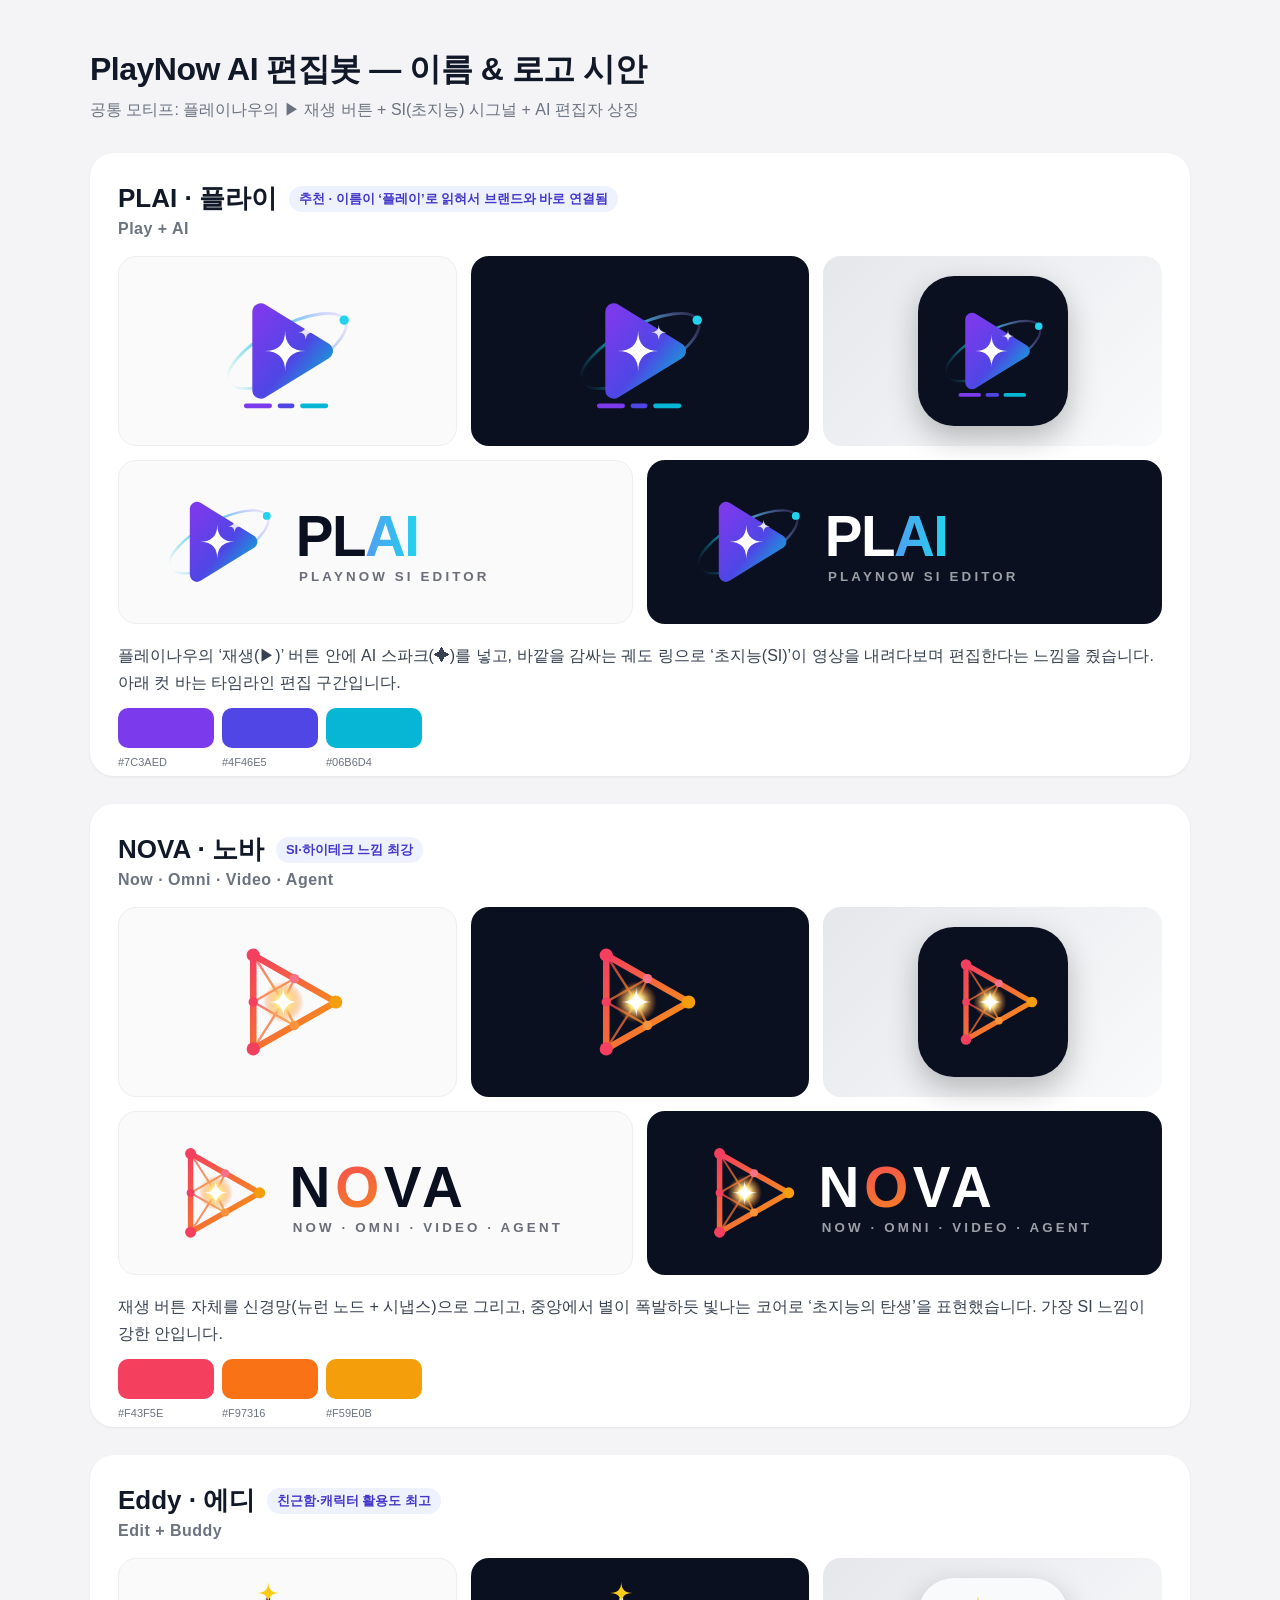
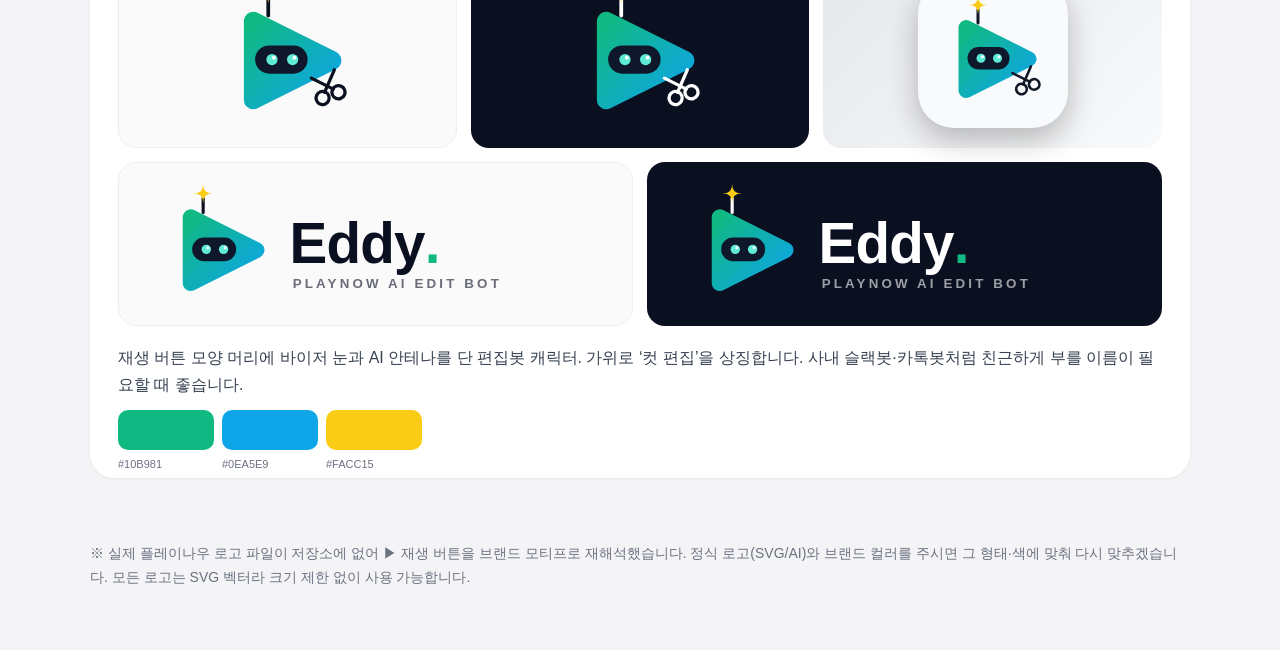
==== editbot-brand/index.html @ f0bb8c69 "Add PlayNow AI edit-bot name & logo concepts (PLAI, NOVA, Eddy) Co-Authored-By: Claude Opus 5.5 <nor" ====
<!doctype html><html lang="ko"><head><meta charset="utf-8">
<meta name="viewport" content="width=device-width,initial-scale=1">
<title>PlayNow AI 편집봇 — 이름 & 로고 시안</title>
<style>
*{box-sizing:border-box}body{margin:0;font-family:Pretendard,Inter,"Apple SD Gothic Neo","Noto Sans KR",sans-serif;background:#F4F4F7;color:#111827}
header{padding:48px 40px 16px;max-width:1180px;margin:auto}h1{margin:0 0 8px;font-size:32px;letter-spacing:-.5px}header p{margin:0;color:#6B7280}
main{max-width:1180px;margin:auto;padding:16px 40px 64px;display:grid;gap:28px}
.card{background:#fff;border-radius:24px;padding:28px;box-shadow:0 1px 3px rgba(0,0,0,.06)}
.head{display:flex;align-items:center;gap:12px;flex-wrap:wrap}h2{margin:0;font-size:26px}
.tag{font-size:13px;background:#EEF2FF;color:#4338CA;padding:4px 10px;border-radius:999px;font-weight:600}
.sub{margin:4px 0 18px;color:#6B7280;font-weight:600;letter-spacing:.5px}
.row{display:grid;grid-template-columns:repeat(3,1fr);gap:14px}.row2{display:grid;grid-template-columns:1fr 1fr;gap:14px;margin-top:14px}
.tile{border-radius:18px;display:flex;align-items:center;justify-content:center;padding:18px;min-height:190px}
.light{background:#FAFAFB;color:#0B1020;border:1px solid #EEE}.dark{background:#0B1020;color:#fff}
.icon .s{width:150px;height:150px}.lock{min-height:140px}.lock .s{width:100%;max-width:440px;height:auto}
.appicon{background:linear-gradient(135deg,#E5E7EB,#F9FAFB)}
.app{width:150px;height:150px;border-radius:36px;display:flex;align-items:center;justify-content:center;box-shadow:0 12px 30px rgba(0,0,0,.25)}
.app .s{width:120px;height:120px}.app.plai,.app.nova{background:#0B1020}.app.eddy{background:#F8FAFC}
.desc{line-height:1.7;color:#374151;margin:18px 0 12px}
.swatches{display:flex;gap:8px}.sw{width:96px;height:40px;border-radius:10px;position:relative}.sw i{position:absolute;bottom:-20px;left:0;font-size:11px;color:#6B7280;font-style:normal}
.note{max-width:1180px;margin:0 auto 60px;padding:0 40px;color:#6B7280;font-size:14px;line-height:1.7}
@media(max-width:800px){.row,.row2{grid-template-columns:1fr}}
</style></head><body>
<header><h1>PlayNow AI 편집봇 — 이름 &amp; 로고 시안</h1>
<p>공통 모티프: 플레이나우의 ▶ 재생 버튼 + SI(초지능) 시그널 + AI 편집자 상징</p></header>
<main>
<section class="card">
  <div class="head"><h2>PLAI · 플라이</h2><span class="tag">추천 · 이름이 ‘플레이’로 읽혀서 브랜드와 바로 연결됨</span></div>
  <p class="sub">Play + AI</p>
  <div class="row">
    <div class="tile light icon"><svg class="s" xmlns="http://www.w3.org/2000/svg" viewBox="0 0 160 160" width="160" height="160">
  <defs>
    <linearGradient id="pg" x1="0" y1="0" x2="1" y2="1">
      <stop offset="0" stop-color="#7C3AED"/><stop offset="0.55" stop-color="#4F46E5"/><stop offset="1" stop-color="#06B6D4"/>
    </linearGradient>
    <linearGradient id="ring" x1="0" y1="0" x2="1" y2="0">
      <stop offset="0" stop-color="#06B6D4" stop-opacity="0"/><stop offset="0.5" stop-color="#22D3EE"/><stop offset="1" stop-color="#A78BFA" stop-opacity="0.2"/>
    </linearGradient>
  </defs>
  <!-- SI orbit -->
  <ellipse cx="80" cy="80" rx="70" ry="26" fill="none" stroke="url(#ring)" stroke-width="3" transform="rotate(-28 80 80)"/>
  <circle cx="141" cy="47" r="5" fill="#22D3EE"/>
  <!-- play triangle -->
  <polygon points="52,38 52,122 120,80" fill="url(#pg)" stroke="url(#pg)" stroke-width="18" stroke-linejoin="round"/>
  <!-- AI sparkle -->
  <path d="M78 58 Q78 80 100 80 Q78 80 78 102 Q78 80 56 80 Q78 80 78 58Z" fill="#fff"/>
  <path d="M100 52 Q100 60 108 60 Q100 60 100 68 Q100 60 92 60 Q100 60 100 52Z" fill="#fff" opacity="0.85"/>
  <!-- edit cut marks -->
  <rect x="34" y="136" width="30" height="5" rx="2.5" fill="#7C3AED"/>
  <rect x="70" y="136" width="18" height="5" rx="2.5" fill="#4F46E5"/>
  <rect x="94" y="136" width="30" height="5" rx="2.5" fill="#06B6D4"/>
</svg>
</div>
    <div class="tile dark icon"><svg class="s" xmlns="http://www.w3.org/2000/svg" viewBox="0 0 160 160" width="160" height="160">
  <defs>
    <linearGradient id="pg" x1="0" y1="0" x2="1" y2="1">
      <stop offset="0" stop-color="#7C3AED"/><stop offset="0.55" stop-color="#4F46E5"/><stop offset="1" stop-color="#06B6D4"/>
    </linearGradient>
    <linearGradient id="ring" x1="0" y1="0" x2="1" y2="0">
      <stop offset="0" stop-color="#06B6D4" stop-opacity="0"/><stop offset="0.5" stop-color="#22D3EE"/><stop offset="1" stop-color="#A78BFA" stop-opacity="0.2"/>
    </linearGradient>
  </defs>
  <!-- SI orbit -->
  <ellipse cx="80" cy="80" rx="70" ry="26" fill="none" stroke="url(#ring)" stroke-width="3" transform="rotate(-28 80 80)"/>
  <circle cx="141" cy="47" r="5" fill="#22D3EE"/>
  <!-- play triangle -->
  <polygon points="52,38 52,122 120,80" fill="url(#pg)" stroke="url(#pg)" stroke-width="18" stroke-linejoin="round"/>
  <!-- AI sparkle -->
  <path d="M78 58 Q78 80 100 80 Q78 80 78 102 Q78 80 56 80 Q78 80 78 58Z" fill="#fff"/>
  <path d="M100 52 Q100 60 108 60 Q100 60 100 68 Q100 60 92 60 Q100 60 100 52Z" fill="#fff" opacity="0.85"/>
  <!-- edit cut marks -->
  <rect x="34" y="136" width="30" height="5" rx="2.5" fill="#7C3AED"/>
  <rect x="70" y="136" width="18" height="5" rx="2.5" fill="#4F46E5"/>
  <rect x="94" y="136" width="30" height="5" rx="2.5" fill="#06B6D4"/>
</svg>
</div>
    <div class="tile appicon"><div class="app plai"><svg class="s" xmlns="http://www.w3.org/2000/svg" viewBox="0 0 160 160" width="160" height="160">
  <defs>
    <linearGradient id="pg" x1="0" y1="0" x2="1" y2="1">
      <stop offset="0" stop-color="#7C3AED"/><stop offset="0.55" stop-color="#4F46E5"/><stop offset="1" stop-color="#06B6D4"/>
    </linearGradient>
    <linearGradient id="ring" x1="0" y1="0" x2="1" y2="0">
      <stop offset="0" stop-color="#06B6D4" stop-opacity="0"/><stop offset="0.5" stop-color="#22D3EE"/><stop offset="1" stop-color="#A78BFA" stop-opacity="0.2"/>
    </linearGradient>
  </defs>
  <!-- SI orbit -->
  <ellipse cx="80" cy="80" rx="70" ry="26" fill="none" stroke="url(#ring)" stroke-width="3" transform="rotate(-28 80 80)"/>
  <circle cx="141" cy="47" r="5" fill="#22D3EE"/>
  <!-- play triangle -->
  <polygon points="52,38 52,122 120,80" fill="url(#pg)" stroke="url(#pg)" stroke-width="18" stroke-linejoin="round"/>
  <!-- AI sparkle -->
  <path d="M78 58 Q78 80 100 80 Q78 80 78 102 Q78 80 56 80 Q78 80 78 58Z" fill="#fff"/>
  <path d="M100 52 Q100 60 108 60 Q100 60 100 68 Q100 60 92 60 Q100 60 100 52Z" fill="#fff" opacity="0.85"/>
  <!-- edit cut marks -->
  <rect x="34" y="136" width="30" height="5" rx="2.5" fill="#7C3AED"/>
  <rect x="70" y="136" width="18" height="5" rx="2.5" fill="#4F46E5"/>
  <rect x="94" y="136" width="30" height="5" rx="2.5" fill="#06B6D4"/>
</svg>
</div></div>
  </div>
  <div class="row2">
    <div class="tile light lock"><svg class="s" xmlns="http://www.w3.org/2000/svg" viewBox="0 0 560 160" width="560" height="160">
  <defs>
    <linearGradient id="pg" x1="0" y1="0" x2="1" y2="1">
      <stop offset="0" stop-color="#7C3AED"/><stop offset="0.55" stop-color="#4F46E5"/><stop offset="1" stop-color="#06B6D4"/>
    </linearGradient>
    <linearGradient id="tg" x1="0" y1="0" x2="1" y2="0">
      <stop offset="0" stop-color="#8B5CF6"/><stop offset="1" stop-color="#22D3EE"/>
    </linearGradient>
    <linearGradient id="ring" x1="0" y1="0" x2="1" y2="0">
      <stop offset="0" stop-color="#06B6D4" stop-opacity="0"/><stop offset="0.5" stop-color="#22D3EE"/><stop offset="1" stop-color="#A78BFA" stop-opacity="0.2"/>
    </linearGradient>
  </defs>
  <g>
    <ellipse cx="80" cy="80" rx="70" ry="26" fill="none" stroke="url(#ring)" stroke-width="3" transform="rotate(-28 80 80)"/>
    <circle cx="141" cy="47" r="5" fill="#22D3EE"/>
    <polygon points="52,38 52,122 120,80" fill="url(#pg)" stroke="url(#pg)" stroke-width="18" stroke-linejoin="round"/>
    <path d="M78 58 Q78 80 100 80 Q78 80 78 102 Q78 80 56 80 Q78 80 78 58Z" fill="#fff"/>
    <path d="M100 52 Q100 60 108 60 Q100 60 100 68 Q100 60 92 60 Q100 60 100 52Z" fill="#fff" opacity="0.85"/>
  </g>
  <text x="178" y="98" font-family="'Pretendard','Inter','Helvetica Neue',Arial,sans-serif" font-size="72" font-weight="800" letter-spacing="-2" fill="currentColor">PL<tspan fill="url(#tg)">AI</tspan></text>
  <text x="182" y="130" font-family="'Pretendard','Inter','Helvetica Neue',Arial,sans-serif" font-size="17" font-weight="600" letter-spacing="4" fill="currentColor" opacity="0.6">PLAYNOW SI EDITOR</text>
</svg>
</div>
    <div class="tile dark lock"><svg class="s" xmlns="http://www.w3.org/2000/svg" viewBox="0 0 560 160" width="560" height="160">
  <defs>
    <linearGradient id="pg" x1="0" y1="0" x2="1" y2="1">
      <stop offset="0" stop-color="#7C3AED"/><stop offset="0.55" stop-color="#4F46E5"/><stop offset="1" stop-color="#06B6D4"/>
    </linearGradient>
    <linearGradient id="tg" x1="0" y1="0" x2="1" y2="0">
      <stop offset="0" stop-color="#8B5CF6"/><stop offset="1" stop-color="#22D3EE"/>
    </linearGradient>
    <linearGradient id="ring" x1="0" y1="0" x2="1" y2="0">
      <stop offset="0" stop-color="#06B6D4" stop-opacity="0"/><stop offset="0.5" stop-color="#22D3EE"/><stop offset="1" stop-color="#A78BFA" stop-opacity="0.2"/>
    </linearGradient>
  </defs>
  <g>
    <ellipse cx="80" cy="80" rx="70" ry="26" fill="none" stroke="url(#ring)" stroke-width="3" transform="rotate(-28 80 80)"/>
    <circle cx="141" cy="47" r="5" fill="#22D3EE"/>
    <polygon points="52,38 52,122 120,80" fill="url(#pg)" stroke="url(#pg)" stroke-width="18" stroke-linejoin="round"/>
    <path d="M78 58 Q78 80 100 80 Q78 80 78 102 Q78 80 56 80 Q78 80 78 58Z" fill="#fff"/>
    <path d="M100 52 Q100 60 108 60 Q100 60 100 68 Q100 60 92 60 Q100 60 100 52Z" fill="#fff" opacity="0.85"/>
  </g>
  <text x="178" y="98" font-family="'Pretendard','Inter','Helvetica Neue',Arial,sans-serif" font-size="72" font-weight="800" letter-spacing="-2" fill="currentColor">PL<tspan fill="url(#tg)">AI</tspan></text>
  <text x="182" y="130" font-family="'Pretendard','Inter','Helvetica Neue',Arial,sans-serif" font-size="17" font-weight="600" letter-spacing="4" fill="currentColor" opacity="0.6">PLAYNOW SI EDITOR</text>
</svg>
</div>
  </div>
  <p class="desc">플레이나우의 ‘재생(▶)’ 버튼 안에 AI 스파크(✦)를 넣고, 바깥을 감싸는 궤도 링으로 ‘초지능(SI)’이 영상을 내려다보며 편집한다는 느낌을 줬습니다. 아래 컷 바는 타임라인 편집 구간입니다.</p>
  <div class="swatches"><span class="sw" style="background:#7C3AED"><i>#7C3AED</i></span><span class="sw" style="background:#4F46E5"><i>#4F46E5</i></span><span class="sw" style="background:#06B6D4"><i>#06B6D4</i></span></div>
</section>
<section class="card">
  <div class="head"><h2>NOVA · 노바</h2><span class="tag">SI·하이테크 느낌 최강</span></div>
  <p class="sub">Now · Omni · Video · Agent</p>
  <div class="row">
    <div class="tile light icon"><svg class="s" xmlns="http://www.w3.org/2000/svg" viewBox="0 0 160 160" width="160" height="160">
  <defs>
    <radialGradient id="core" cx="0.5" cy="0.5" r="0.5">
      <stop offset="0" stop-color="#fff"/><stop offset="0.35" stop-color="#FDE68A"/><stop offset="1" stop-color="#F97316" stop-opacity="0"/>
    </radialGradient>
    <linearGradient id="edge" x1="0" y1="0" x2="1" y2="1">
      <stop offset="0" stop-color="#F43F5E"/><stop offset="1" stop-color="#F59E0B"/>
    </linearGradient>
  </defs>
  <!-- play triangle as neural network -->
  <g stroke="url(#edge)" stroke-linecap="round" fill="none">
    <polygon points="44,30 44,130 132,80" stroke-width="7" stroke-linejoin="round"/>
    <g stroke-width="2.5" opacity="0.75">
      <line x1="44" y1="30" x2="76" y2="80"/><line x1="44" y1="130" x2="76" y2="80"/><line x1="132" y1="80" x2="76" y2="80"/>
      <line x1="44" y1="80" x2="76" y2="80"/><line x1="88" y1="55" x2="76" y2="80"/><line x1="88" y1="105" x2="76" y2="80"/>
      <line x1="44" y1="80" x2="88" y2="55"/><line x1="44" y1="80" x2="88" y2="105"/>
    </g>
  </g>
  <g fill="#F43F5E">
    <circle cx="44" cy="30" r="7"/><circle cx="44" cy="130" r="7"/><circle cx="132" cy="80" r="7" fill="#F59E0B"/>
    <circle cx="44" cy="80" r="5"/><circle cx="88" cy="55" r="5" fill="#FB7185"/><circle cx="88" cy="105" r="5" fill="#FB923C"/>
  </g>
  <!-- nova core -->
  <circle cx="76" cy="80" r="22" fill="url(#core)"/>
  <path d="M76 64 Q76 80 92 80 Q76 80 76 96 Q76 80 60 80 Q76 80 76 64Z" fill="#fff"/>
</svg>
</div>
    <div class="tile dark icon"><svg class="s" xmlns="http://www.w3.org/2000/svg" viewBox="0 0 160 160" width="160" height="160">
  <defs>
    <radialGradient id="core" cx="0.5" cy="0.5" r="0.5">
      <stop offset="0" stop-color="#fff"/><stop offset="0.35" stop-color="#FDE68A"/><stop offset="1" stop-color="#F97316" stop-opacity="0"/>
    </radialGradient>
    <linearGradient id="edge" x1="0" y1="0" x2="1" y2="1">
      <stop offset="0" stop-color="#F43F5E"/><stop offset="1" stop-color="#F59E0B"/>
    </linearGradient>
  </defs>
  <!-- play triangle as neural network -->
  <g stroke="url(#edge)" stroke-linecap="round" fill="none">
    <polygon points="44,30 44,130 132,80" stroke-width="7" stroke-linejoin="round"/>
    <g stroke-width="2.5" opacity="0.75">
      <line x1="44" y1="30" x2="76" y2="80"/><line x1="44" y1="130" x2="76" y2="80"/><line x1="132" y1="80" x2="76" y2="80"/>
      <line x1="44" y1="80" x2="76" y2="80"/><line x1="88" y1="55" x2="76" y2="80"/><line x1="88" y1="105" x2="76" y2="80"/>
      <line x1="44" y1="80" x2="88" y2="55"/><line x1="44" y1="80" x2="88" y2="105"/>
    </g>
  </g>
  <g fill="#F43F5E">
    <circle cx="44" cy="30" r="7"/><circle cx="44" cy="130" r="7"/><circle cx="132" cy="80" r="7" fill="#F59E0B"/>
    <circle cx="44" cy="80" r="5"/><circle cx="88" cy="55" r="5" fill="#FB7185"/><circle cx="88" cy="105" r="5" fill="#FB923C"/>
  </g>
  <!-- nova core -->
  <circle cx="76" cy="80" r="22" fill="url(#core)"/>
  <path d="M76 64 Q76 80 92 80 Q76 80 76 96 Q76 80 60 80 Q76 80 76 64Z" fill="#fff"/>
</svg>
</div>
    <div class="tile appicon"><div class="app nova"><svg class="s" xmlns="http://www.w3.org/2000/svg" viewBox="0 0 160 160" width="160" height="160">
  <defs>
    <radialGradient id="core" cx="0.5" cy="0.5" r="0.5">
      <stop offset="0" stop-color="#fff"/><stop offset="0.35" stop-color="#FDE68A"/><stop offset="1" stop-color="#F97316" stop-opacity="0"/>
    </radialGradient>
    <linearGradient id="edge" x1="0" y1="0" x2="1" y2="1">
      <stop offset="0" stop-color="#F43F5E"/><stop offset="1" stop-color="#F59E0B"/>
    </linearGradient>
  </defs>
  <!-- play triangle as neural network -->
  <g stroke="url(#edge)" stroke-linecap="round" fill="none">
    <polygon points="44,30 44,130 132,80" stroke-width="7" stroke-linejoin="round"/>
    <g stroke-width="2.5" opacity="0.75">
      <line x1="44" y1="30" x2="76" y2="80"/><line x1="44" y1="130" x2="76" y2="80"/><line x1="132" y1="80" x2="76" y2="80"/>
      <line x1="44" y1="80" x2="76" y2="80"/><line x1="88" y1="55" x2="76" y2="80"/><line x1="88" y1="105" x2="76" y2="80"/>
      <line x1="44" y1="80" x2="88" y2="55"/><line x1="44" y1="80" x2="88" y2="105"/>
    </g>
  </g>
  <g fill="#F43F5E">
    <circle cx="44" cy="30" r="7"/><circle cx="44" cy="130" r="7"/><circle cx="132" cy="80" r="7" fill="#F59E0B"/>
    <circle cx="44" cy="80" r="5"/><circle cx="88" cy="55" r="5" fill="#FB7185"/><circle cx="88" cy="105" r="5" fill="#FB923C"/>
  </g>
  <!-- nova core -->
  <circle cx="76" cy="80" r="22" fill="url(#core)"/>
  <path d="M76 64 Q76 80 92 80 Q76 80 76 96 Q76 80 60 80 Q76 80 76 64Z" fill="#fff"/>
</svg>
</div></div>
  </div>
  <div class="row2">
    <div class="tile light lock"><svg class="s" xmlns="http://www.w3.org/2000/svg" viewBox="0 0 560 160" width="560" height="160">
  <defs>
    <radialGradient id="core" cx="0.5" cy="0.5" r="0.5">
      <stop offset="0" stop-color="#fff"/><stop offset="0.35" stop-color="#FDE68A"/><stop offset="1" stop-color="#F97316" stop-opacity="0"/>
    </radialGradient>
    <linearGradient id="edge" x1="0" y1="0" x2="1" y2="1">
      <stop offset="0" stop-color="#F43F5E"/><stop offset="1" stop-color="#F59E0B"/>
    </linearGradient>
  </defs>
  <g stroke="url(#edge)" stroke-linecap="round" fill="none">
    <polygon points="44,30 44,130 132,80" stroke-width="7" stroke-linejoin="round"/>
    <g stroke-width="2.5" opacity="0.75">
      <line x1="44" y1="30" x2="76" y2="80"/><line x1="44" y1="130" x2="76" y2="80"/><line x1="132" y1="80" x2="76" y2="80"/>
      <line x1="44" y1="80" x2="76" y2="80"/><line x1="88" y1="55" x2="76" y2="80"/><line x1="88" y1="105" x2="76" y2="80"/>
      <line x1="44" y1="80" x2="88" y2="55"/><line x1="44" y1="80" x2="88" y2="105"/>
    </g>
  </g>
  <g fill="#F43F5E">
    <circle cx="44" cy="30" r="7"/><circle cx="44" cy="130" r="7"/><circle cx="132" cy="80" r="7" fill="#F59E0B"/>
    <circle cx="44" cy="80" r="5"/><circle cx="88" cy="55" r="5" fill="#FB7185"/><circle cx="88" cy="105" r="5" fill="#FB923C"/>
  </g>
  <circle cx="76" cy="80" r="22" fill="url(#core)"/>
  <path d="M76 64 Q76 80 92 80 Q76 80 76 96 Q76 80 60 80 Q76 80 76 64Z" fill="#fff"/>
  <text x="170" y="98" font-family="'Pretendard','Inter','Helvetica Neue',Arial,sans-serif" font-size="72" font-weight="800" letter-spacing="6" fill="currentColor">N<tspan fill="url(#edge)">O</tspan>VA</text>
  <text x="174" y="130" font-family="'Pretendard','Inter','Helvetica Neue',Arial,sans-serif" font-size="17" font-weight="600" letter-spacing="4" fill="currentColor" opacity="0.6">NOW · OMNI · VIDEO · AGENT</text>
</svg>
</div>
    <div class="tile dark lock"><svg class="s" xmlns="http://www.w3.org/2000/svg" viewBox="0 0 560 160" width="560" height="160">
  <defs>
    <radialGradient id="core" cx="0.5" cy="0.5" r="0.5">
      <stop offset="0" stop-color="#fff"/><stop offset="0.35" stop-color="#FDE68A"/><stop offset="1" stop-color="#F97316" stop-opacity="0"/>
    </radialGradient>
    <linearGradient id="edge" x1="0" y1="0" x2="1" y2="1">
      <stop offset="0" stop-color="#F43F5E"/><stop offset="1" stop-color="#F59E0B"/>
    </linearGradient>
  </defs>
  <g stroke="url(#edge)" stroke-linecap="round" fill="none">
    <polygon points="44,30 44,130 132,80" stroke-width="7" stroke-linejoin="round"/>
    <g stroke-width="2.5" opacity="0.75">
      <line x1="44" y1="30" x2="76" y2="80"/><line x1="44" y1="130" x2="76" y2="80"/><line x1="132" y1="80" x2="76" y2="80"/>
      <line x1="44" y1="80" x2="76" y2="80"/><line x1="88" y1="55" x2="76" y2="80"/><line x1="88" y1="105" x2="76" y2="80"/>
      <line x1="44" y1="80" x2="88" y2="55"/><line x1="44" y1="80" x2="88" y2="105"/>
    </g>
  </g>
  <g fill="#F43F5E">
    <circle cx="44" cy="30" r="7"/><circle cx="44" cy="130" r="7"/><circle cx="132" cy="80" r="7" fill="#F59E0B"/>
    <circle cx="44" cy="80" r="5"/><circle cx="88" cy="55" r="5" fill="#FB7185"/><circle cx="88" cy="105" r="5" fill="#FB923C"/>
  </g>
  <circle cx="76" cy="80" r="22" fill="url(#core)"/>
  <path d="M76 64 Q76 80 92 80 Q76 80 76 96 Q76 80 60 80 Q76 80 76 64Z" fill="#fff"/>
  <text x="170" y="98" font-family="'Pretendard','Inter','Helvetica Neue',Arial,sans-serif" font-size="72" font-weight="800" letter-spacing="6" fill="currentColor">N<tspan fill="url(#edge)">O</tspan>VA</text>
  <text x="174" y="130" font-family="'Pretendard','Inter','Helvetica Neue',Arial,sans-serif" font-size="17" font-weight="600" letter-spacing="4" fill="currentColor" opacity="0.6">NOW · OMNI · VIDEO · AGENT</text>
</svg>
</div>
  </div>
  <p class="desc">재생 버튼 자체를 신경망(뉴런 노드 + 시냅스)으로 그리고, 중앙에서 별이 폭발하듯 빛나는 코어로 ‘초지능의 탄생’을 표현했습니다. 가장 SI 느낌이 강한 안입니다.</p>
  <div class="swatches"><span class="sw" style="background:#F43F5E"><i>#F43F5E</i></span><span class="sw" style="background:#F97316"><i>#F97316</i></span><span class="sw" style="background:#F59E0B"><i>#F59E0B</i></span></div>
</section>
<section class="card">
  <div class="head"><h2>Eddy · 에디</h2><span class="tag">친근함·캐릭터 활용도 최고</span></div>
  <p class="sub">Edit + Buddy</p>
  <div class="row">
    <div class="tile light icon"><svg class="s" xmlns="http://www.w3.org/2000/svg" viewBox="0 0 160 160" width="160" height="160">
  <defs>
    <linearGradient id="hg" x1="0" y1="0" x2="1" y2="1">
      <stop offset="0" stop-color="#10B981"/><stop offset="1" stop-color="#0EA5E9"/>
    </linearGradient>
  </defs>
  <!-- antenna + spark -->
  <line x1="60" y1="40" x2="60" y2="22" stroke="currentColor" stroke-width="4" stroke-linecap="round"/>
  <path d="M60 4 Q60 16 72 16 Q60 16 60 28 Q60 16 48 16 Q60 16 60 4Z" fill="#FACC15"/>
  <!-- triangle head -->
  <polygon points="44,46 44,130 128,88" fill="url(#hg)" stroke="url(#hg)" stroke-width="20" stroke-linejoin="round"/>
  <!-- visor -->
  <rect x="46" y="72" width="56" height="30" rx="15" fill="#0F172A"/>
  <circle cx="64" cy="87" r="6" fill="#5EEAD4"/><circle cx="86" cy="87" r="6" fill="#5EEAD4"/>
  <circle cx="66" cy="85" r="2" fill="#fff"/><circle cx="88" cy="85" r="2" fill="#fff"/>
  <!-- scissor-cut accent -->
  <g transform="translate(118 128) rotate(-20)">
    <circle cx="0" cy="0" r="7" fill="none" stroke="currentColor" stroke-width="3.5"/>
    <circle cx="18" cy="0" r="7" fill="none" stroke="currentColor" stroke-width="3.5"/>
    <line x1="4" y1="-5" x2="22" y2="-24" stroke="currentColor" stroke-width="3.5" stroke-linecap="round"/>
    <line x1="14" y1="-5" x2="-4" y2="-24" stroke="currentColor" stroke-width="3.5" stroke-linecap="round"/>
  </g>
</svg>
</div>
    <div class="tile dark icon"><svg class="s" xmlns="http://www.w3.org/2000/svg" viewBox="0 0 160 160" width="160" height="160">
  <defs>
    <linearGradient id="hg" x1="0" y1="0" x2="1" y2="1">
      <stop offset="0" stop-color="#10B981"/><stop offset="1" stop-color="#0EA5E9"/>
    </linearGradient>
  </defs>
  <!-- antenna + spark -->
  <line x1="60" y1="40" x2="60" y2="22" stroke="currentColor" stroke-width="4" stroke-linecap="round"/>
  <path d="M60 4 Q60 16 72 16 Q60 16 60 28 Q60 16 48 16 Q60 16 60 4Z" fill="#FACC15"/>
  <!-- triangle head -->
  <polygon points="44,46 44,130 128,88" fill="url(#hg)" stroke="url(#hg)" stroke-width="20" stroke-linejoin="round"/>
  <!-- visor -->
  <rect x="46" y="72" width="56" height="30" rx="15" fill="#0F172A"/>
  <circle cx="64" cy="87" r="6" fill="#5EEAD4"/><circle cx="86" cy="87" r="6" fill="#5EEAD4"/>
  <circle cx="66" cy="85" r="2" fill="#fff"/><circle cx="88" cy="85" r="2" fill="#fff"/>
  <!-- scissor-cut accent -->
  <g transform="translate(118 128) rotate(-20)">
    <circle cx="0" cy="0" r="7" fill="none" stroke="currentColor" stroke-width="3.5"/>
    <circle cx="18" cy="0" r="7" fill="none" stroke="currentColor" stroke-width="3.5"/>
    <line x1="4" y1="-5" x2="22" y2="-24" stroke="currentColor" stroke-width="3.5" stroke-linecap="round"/>
    <line x1="14" y1="-5" x2="-4" y2="-24" stroke="currentColor" stroke-width="3.5" stroke-linecap="round"/>
  </g>
</svg>
</div>
    <div class="tile appicon"><div class="app eddy"><svg class="s" xmlns="http://www.w3.org/2000/svg" viewBox="0 0 160 160" width="160" height="160">
  <defs>
    <linearGradient id="hg" x1="0" y1="0" x2="1" y2="1">
      <stop offset="0" stop-color="#10B981"/><stop offset="1" stop-color="#0EA5E9"/>
    </linearGradient>
  </defs>
  <!-- antenna + spark -->
  <line x1="60" y1="40" x2="60" y2="22" stroke="currentColor" stroke-width="4" stroke-linecap="round"/>
  <path d="M60 4 Q60 16 72 16 Q60 16 60 28 Q60 16 48 16 Q60 16 60 4Z" fill="#FACC15"/>
  <!-- triangle head -->
  <polygon points="44,46 44,130 128,88" fill="url(#hg)" stroke="url(#hg)" stroke-width="20" stroke-linejoin="round"/>
  <!-- visor -->
  <rect x="46" y="72" width="56" height="30" rx="15" fill="#0F172A"/>
  <circle cx="64" cy="87" r="6" fill="#5EEAD4"/><circle cx="86" cy="87" r="6" fill="#5EEAD4"/>
  <circle cx="66" cy="85" r="2" fill="#fff"/><circle cx="88" cy="85" r="2" fill="#fff"/>
  <!-- scissor-cut accent -->
  <g transform="translate(118 128) rotate(-20)">
    <circle cx="0" cy="0" r="7" fill="none" stroke="currentColor" stroke-width="3.5"/>
    <circle cx="18" cy="0" r="7" fill="none" stroke="currentColor" stroke-width="3.5"/>
    <line x1="4" y1="-5" x2="22" y2="-24" stroke="currentColor" stroke-width="3.5" stroke-linecap="round"/>
    <line x1="14" y1="-5" x2="-4" y2="-24" stroke="currentColor" stroke-width="3.5" stroke-linecap="round"/>
  </g>
</svg>
</div></div>
  </div>
  <div class="row2">
    <div class="tile light lock"><svg class="s" xmlns="http://www.w3.org/2000/svg" viewBox="0 0 560 160" width="560" height="160">
  <defs>
    <linearGradient id="hg" x1="0" y1="0" x2="1" y2="1">
      <stop offset="0" stop-color="#10B981"/><stop offset="1" stop-color="#0EA5E9"/>
    </linearGradient>
  </defs>
  <line x1="60" y1="40" x2="60" y2="22" stroke="currentColor" stroke-width="4" stroke-linecap="round"/>
  <path d="M60 4 Q60 16 72 16 Q60 16 60 28 Q60 16 48 16 Q60 16 60 4Z" fill="#FACC15"/>
  <polygon points="44,46 44,130 128,88" fill="url(#hg)" stroke="url(#hg)" stroke-width="20" stroke-linejoin="round"/>
  <rect x="46" y="72" width="56" height="30" rx="15" fill="#0F172A"/>
  <circle cx="64" cy="87" r="6" fill="#5EEAD4"/><circle cx="86" cy="87" r="6" fill="#5EEAD4"/>
  <circle cx="66" cy="85" r="2" fill="#fff"/><circle cx="88" cy="85" r="2" fill="#fff"/>
  <text x="170" y="104" font-family="'Pretendard','Inter','Helvetica Neue',Arial,sans-serif" font-size="72" font-weight="800" letter-spacing="-1" fill="currentColor">Eddy<tspan fill="#10B981">.</tspan></text>
  <text x="174" y="136" font-family="'Pretendard','Inter','Helvetica Neue',Arial,sans-serif" font-size="17" font-weight="600" letter-spacing="4" fill="currentColor" opacity="0.6">PLAYNOW AI EDIT BOT</text>
</svg>
</div>
    <div class="tile dark lock"><svg class="s" xmlns="http://www.w3.org/2000/svg" viewBox="0 0 560 160" width="560" height="160">
  <defs>
    <linearGradient id="hg" x1="0" y1="0" x2="1" y2="1">
      <stop offset="0" stop-color="#10B981"/><stop offset="1" stop-color="#0EA5E9"/>
    </linearGradient>
  </defs>
  <line x1="60" y1="40" x2="60" y2="22" stroke="currentColor" stroke-width="4" stroke-linecap="round"/>
  <path d="M60 4 Q60 16 72 16 Q60 16 60 28 Q60 16 48 16 Q60 16 60 4Z" fill="#FACC15"/>
  <polygon points="44,46 44,130 128,88" fill="url(#hg)" stroke="url(#hg)" stroke-width="20" stroke-linejoin="round"/>
  <rect x="46" y="72" width="56" height="30" rx="15" fill="#0F172A"/>
  <circle cx="64" cy="87" r="6" fill="#5EEAD4"/><circle cx="86" cy="87" r="6" fill="#5EEAD4"/>
  <circle cx="66" cy="85" r="2" fill="#fff"/><circle cx="88" cy="85" r="2" fill="#fff"/>
  <text x="170" y="104" font-family="'Pretendard','Inter','Helvetica Neue',Arial,sans-serif" font-size="72" font-weight="800" letter-spacing="-1" fill="currentColor">Eddy<tspan fill="#10B981">.</tspan></text>
  <text x="174" y="136" font-family="'Pretendard','Inter','Helvetica Neue',Arial,sans-serif" font-size="17" font-weight="600" letter-spacing="4" fill="currentColor" opacity="0.6">PLAYNOW AI EDIT BOT</text>
</svg>
</div>
  </div>
  <p class="desc">재생 버튼 모양 머리에 바이저 눈과 AI 안테나를 단 편집봇 캐릭터. 가위로 ‘컷 편집’을 상징합니다. 사내 슬랙봇·카톡봇처럼 친근하게 부를 이름이 필요할 때 좋습니다.</p>
  <div class="swatches"><span class="sw" style="background:#10B981"><i>#10B981</i></span><span class="sw" style="background:#0EA5E9"><i>#0EA5E9</i></span><span class="sw" style="background:#FACC15"><i>#FACC15</i></span></div>
</section></main>
<p class="note">※ 실제 플레이나우 로고 파일이 저장소에 없어 ▶ 재생 버튼을 브랜드 모티프로 재해석했습니다. 정식 로고(SVG/AI)와 브랜드 컬러를 주시면 그 형태·색에 맞춰 다시 맞추겠습니다. 모든 로고는 SVG 벡터라 크기 제한 없이 사용 가능합니다.</p>
</body></html>
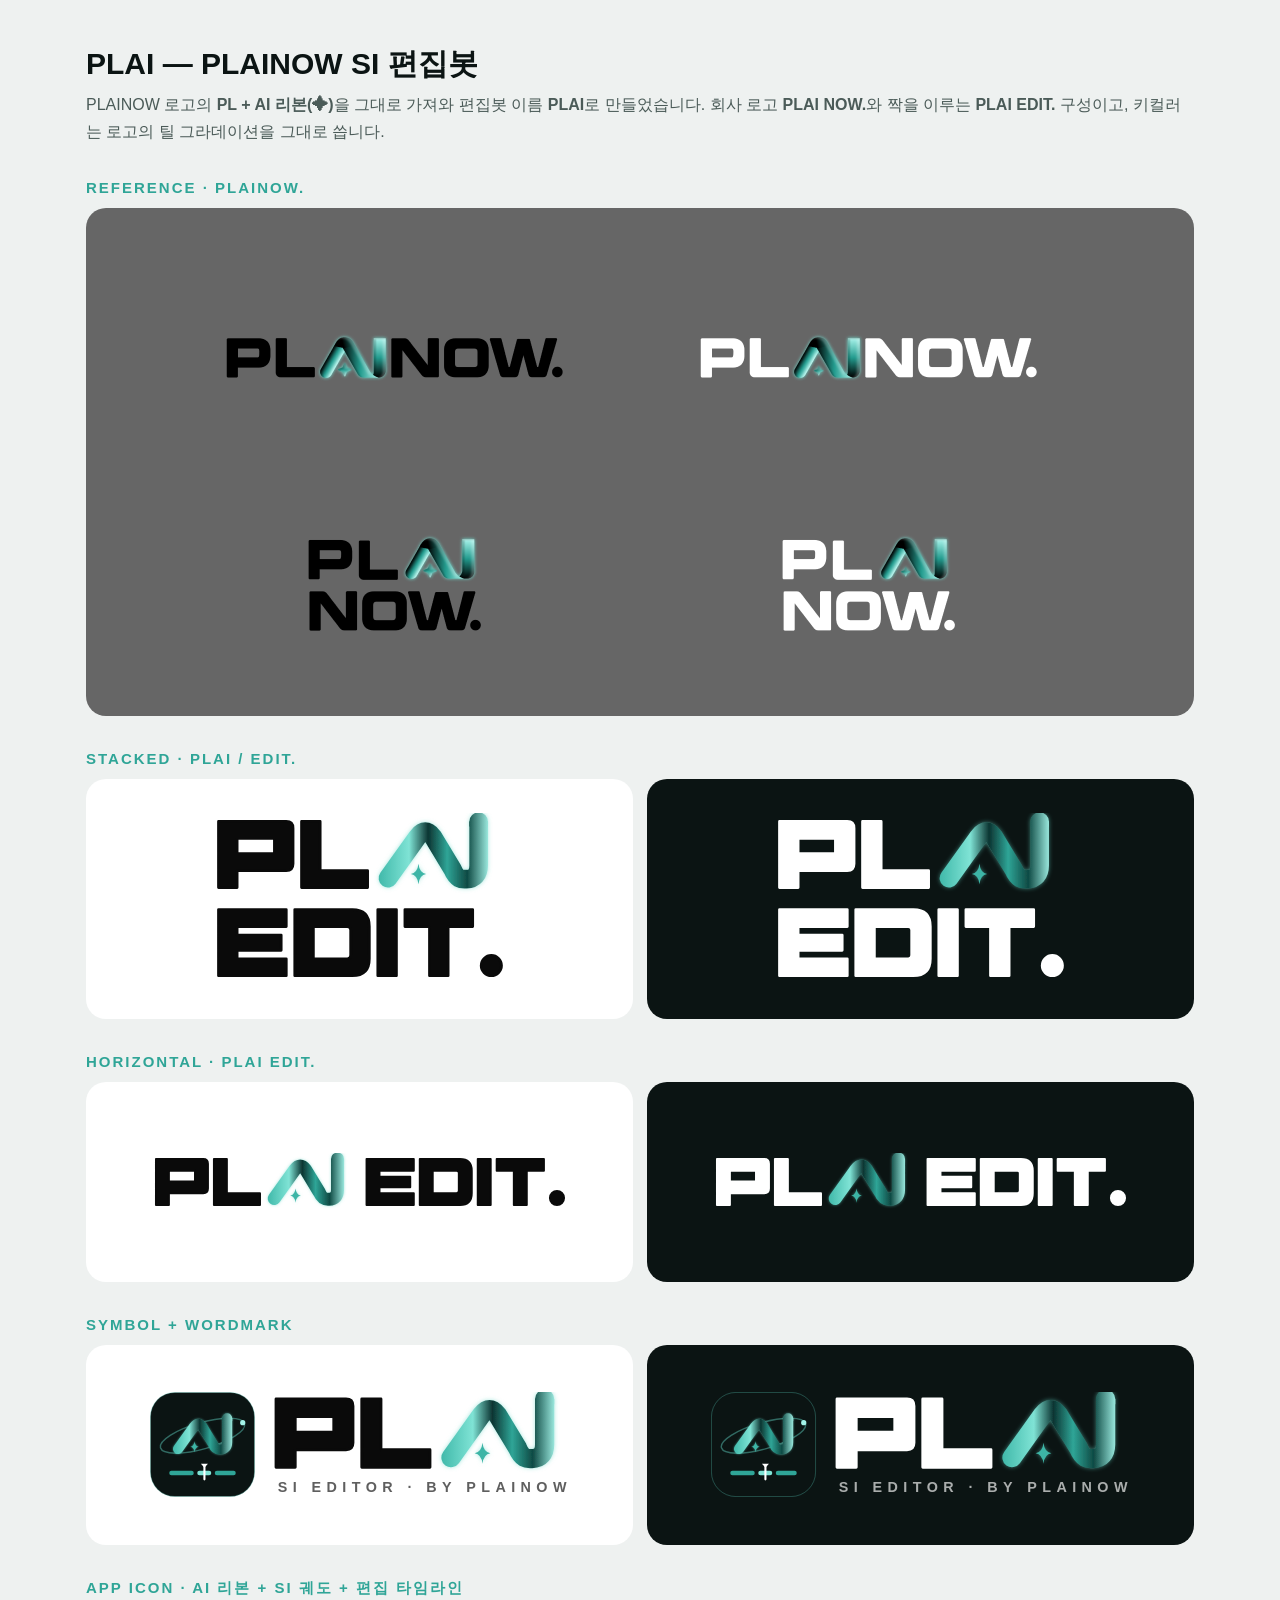
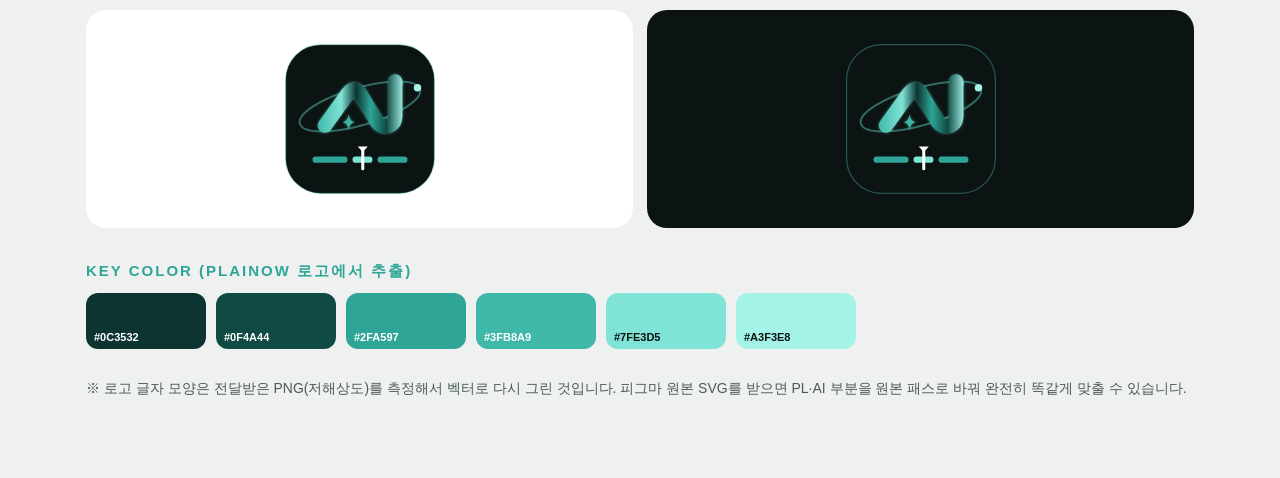
==== commit 91823b0c: "Rebuild PLAI edit-bot logo on PLAINOW brand mark and key colors Trace the PL letterforms and AI ribb" ====
--- a/editbot-brand/index.html
+++ b/editbot-brand/index.html
@@ -1,412 +1,270 @@
-<!doctype html><html lang="ko"><head><meta charset="utf-8">
-<meta name="viewport" content="width=device-width,initial-scale=1">
-<title>PlayNow AI 편집봇 — 이름 & 로고 시안</title>
-<style>
-*{box-sizing:border-box}body{margin:0;font-family:Pretendard,Inter,"Apple SD Gothic Neo","Noto Sans KR",sans-serif;background:#F4F4F7;color:#111827}
-header{padding:48px 40px 16px;max-width:1180px;margin:auto}h1{margin:0 0 8px;font-size:32px;letter-spacing:-.5px}header p{margin:0;color:#6B7280}
-main{max-width:1180px;margin:auto;padding:16px 40px 64px;display:grid;gap:28px}
-.card{background:#fff;border-radius:24px;padding:28px;box-shadow:0 1px 3px rgba(0,0,0,.06)}
-.head{display:flex;align-items:center;gap:12px;flex-wrap:wrap}h2{margin:0;font-size:26px}
-.tag{font-size:13px;background:#EEF2FF;color:#4338CA;padding:4px 10px;border-radius:999px;font-weight:600}
-.sub{margin:4px 0 18px;color:#6B7280;font-weight:600;letter-spacing:.5px}
-.row{display:grid;grid-template-columns:repeat(3,1fr);gap:14px}.row2{display:grid;grid-template-columns:1fr 1fr;gap:14px;margin-top:14px}
-.tile{border-radius:18px;display:flex;align-items:center;justify-content:center;padding:18px;min-height:190px}
-.light{background:#FAFAFB;color:#0B1020;border:1px solid #EEE}.dark{background:#0B1020;color:#fff}
-.icon .s{width:150px;height:150px}.lock{min-height:140px}.lock .s{width:100%;max-width:440px;height:auto}
-.appicon{background:linear-gradient(135deg,#E5E7EB,#F9FAFB)}
-.app{width:150px;height:150px;border-radius:36px;display:flex;align-items:center;justify-content:center;box-shadow:0 12px 30px rgba(0,0,0,.25)}
-.app .s{width:120px;height:120px}.app.plai,.app.nova{background:#0B1020}.app.eddy{background:#F8FAFC}
-.desc{line-height:1.7;color:#374151;margin:18px 0 12px}
-.swatches{display:flex;gap:8px}.sw{width:96px;height:40px;border-radius:10px;position:relative}.sw i{position:absolute;bottom:-20px;left:0;font-size:11px;color:#6B7280;font-style:normal}
-.note{max-width:1180px;margin:0 auto 60px;padding:0 40px;color:#6B7280;font-size:14px;line-height:1.7}
-@media(max-width:800px){.row,.row2{grid-template-columns:1fr}}
-</style></head><body>
-<header><h1>PlayNow AI 편집봇 — 이름 &amp; 로고 시안</h1>
-<p>공통 모티프: 플레이나우의 ▶ 재생 버튼 + SI(초지능) 시그널 + AI 편집자 상징</p></header>
-<main>
-<section class="card">
-  <div class="head"><h2>PLAI · 플라이</h2><span class="tag">추천 · 이름이 ‘플레이’로 읽혀서 브랜드와 바로 연결됨</span></div>
-  <p class="sub">Play + AI</p>
-  <div class="row">
-    <div class="tile light icon"><svg class="s" xmlns="http://www.w3.org/2000/svg" viewBox="0 0 160 160" width="160" height="160">
-  <defs>
-    <linearGradient id="pg" x1="0" y1="0" x2="1" y2="1">
-      <stop offset="0" stop-color="#7C3AED"/><stop offset="0.55" stop-color="#4F46E5"/><stop offset="1" stop-color="#06B6D4"/>
-    </linearGradient>
-    <linearGradient id="ring" x1="0" y1="0" x2="1" y2="0">
-      <stop offset="0" stop-color="#06B6D4" stop-opacity="0"/><stop offset="0.5" stop-color="#22D3EE"/><stop offset="1" stop-color="#A78BFA" stop-opacity="0.2"/>
-    </linearGradient>
-  </defs>
-  <!-- SI orbit -->
-  <ellipse cx="80" cy="80" rx="70" ry="26" fill="none" stroke="url(#ring)" stroke-width="3" transform="rotate(-28 80 80)"/>
-  <circle cx="141" cy="47" r="5" fill="#22D3EE"/>
-  <!-- play triangle -->
-  <polygon points="52,38 52,122 120,80" fill="url(#pg)" stroke="url(#pg)" stroke-width="18" stroke-linejoin="round"/>
-  <!-- AI sparkle -->
-  <path d="M78 58 Q78 80 100 80 Q78 80 78 102 Q78 80 56 80 Q78 80 78 58Z" fill="#fff"/>
-  <path d="M100 52 Q100 60 108 60 Q100 60 100 68 Q100 60 92 60 Q100 60 100 52Z" fill="#fff" opacity="0.85"/>
-  <!-- edit cut marks -->
-  <rect x="34" y="136" width="30" height="5" rx="2.5" fill="#7C3AED"/>
-  <rect x="70" y="136" width="18" height="5" rx="2.5" fill="#4F46E5"/>
-  <rect x="94" y="136" width="30" height="5" rx="2.5" fill="#06B6D4"/>
-</svg>
-</div>
-    <div class="tile dark icon"><svg class="s" xmlns="http://www.w3.org/2000/svg" viewBox="0 0 160 160" width="160" height="160">
-  <defs>
-    <linearGradient id="pg" x1="0" y1="0" x2="1" y2="1">
-      <stop offset="0" stop-color="#7C3AED"/><stop offset="0.55" stop-color="#4F46E5"/><stop offset="1" stop-color="#06B6D4"/>
-    </linearGradient>
-    <linearGradient id="ring" x1="0" y1="0" x2="1" y2="0">
-      <stop offset="0" stop-color="#06B6D4" stop-opacity="0"/><stop offset="0.5" stop-color="#22D3EE"/><stop offset="1" stop-color="#A78BFA" stop-opacity="0.2"/>
-    </linearGradient>
-  </defs>
-  <!-- SI orbit -->
-  <ellipse cx="80" cy="80" rx="70" ry="26" fill="none" stroke="url(#ring)" stroke-width="3" transform="rotate(-28 80 80)"/>
-  <circle cx="141" cy="47" r="5" fill="#22D3EE"/>
-  <!-- play triangle -->
-  <polygon points="52,38 52,122 120,80" fill="url(#pg)" stroke="url(#pg)" stroke-width="18" stroke-linejoin="round"/>
-  <!-- AI sparkle -->
-  <path d="M78 58 Q78 80 100 80 Q78 80 78 102 Q78 80 56 80 Q78 80 78 58Z" fill="#fff"/>
-  <path d="M100 52 Q100 60 108 60 Q100 60 100 68 Q100 60 92 60 Q100 60 100 52Z" fill="#fff" opacity="0.85"/>
-  <!-- edit cut marks -->
-  <rect x="34" y="136" width="30" height="5" rx="2.5" fill="#7C3AED"/>
-  <rect x="70" y="136" width="18" height="5" rx="2.5" fill="#4F46E5"/>
-  <rect x="94" y="136" width="30" height="5" rx="2.5" fill="#06B6D4"/>
-</svg>
-</div>
-    <div class="tile appicon"><div class="app plai"><svg class="s" xmlns="http://www.w3.org/2000/svg" viewBox="0 0 160 160" width="160" height="160">
-  <defs>
-    <linearGradient id="pg" x1="0" y1="0" x2="1" y2="1">
-      <stop offset="0" stop-color="#7C3AED"/><stop offset="0.55" stop-color="#4F46E5"/><stop offset="1" stop-color="#06B6D4"/>
-    </linearGradient>
-    <linearGradient id="ring" x1="0" y1="0" x2="1" y2="0">
-      <stop offset="0" stop-color="#06B6D4" stop-opacity="0"/><stop offset="0.5" stop-color="#22D3EE"/><stop offset="1" stop-color="#A78BFA" stop-opacity="0.2"/>
-    </linearGradient>
-  </defs>
-  <!-- SI orbit -->
-  <ellipse cx="80" cy="80" rx="70" ry="26" fill="none" stroke="url(#ring)" stroke-width="3" transform="rotate(-28 80 80)"/>
-  <circle cx="141" cy="47" r="5" fill="#22D3EE"/>
-  <!-- play triangle -->
-  <polygon points="52,38 52,122 120,80" fill="url(#pg)" stroke="url(#pg)" stroke-width="18" stroke-linejoin="round"/>
-  <!-- AI sparkle -->
-  <path d="M78 58 Q78 80 100 80 Q78 80 78 102 Q78 80 56 80 Q78 80 78 58Z" fill="#fff"/>
-  <path d="M100 52 Q100 60 108 60 Q100 60 100 68 Q100 60 92 60 Q100 60 100 52Z" fill="#fff" opacity="0.85"/>
-  <!-- edit cut marks -->
-  <rect x="34" y="136" width="30" height="5" rx="2.5" fill="#7C3AED"/>
-  <rect x="70" y="136" width="18" height="5" rx="2.5" fill="#4F46E5"/>
-  <rect x="94" y="136" width="30" height="5" rx="2.5" fill="#06B6D4"/>
-</svg>
-</div></div>
-  </div>
-  <div class="row2">
-    <div class="tile light lock"><svg class="s" xmlns="http://www.w3.org/2000/svg" viewBox="0 0 560 160" width="560" height="160">
-  <defs>
-    <linearGradient id="pg" x1="0" y1="0" x2="1" y2="1">
-      <stop offset="0" stop-color="#7C3AED"/><stop offset="0.55" stop-color="#4F46E5"/><stop offset="1" stop-color="#06B6D4"/>
-    </linearGradient>
-    <linearGradient id="tg" x1="0" y1="0" x2="1" y2="0">
-      <stop offset="0" stop-color="#8B5CF6"/><stop offset="1" stop-color="#22D3EE"/>
-    </linearGradient>
-    <linearGradient id="ring" x1="0" y1="0" x2="1" y2="0">
-      <stop offset="0" stop-color="#06B6D4" stop-opacity="0"/><stop offset="0.5" stop-color="#22D3EE"/><stop offset="1" stop-color="#A78BFA" stop-opacity="0.2"/>
-    </linearGradient>
-  </defs>
-  <g>
-    <ellipse cx="80" cy="80" rx="70" ry="26" fill="none" stroke="url(#ring)" stroke-width="3" transform="rotate(-28 80 80)"/>
-    <circle cx="141" cy="47" r="5" fill="#22D3EE"/>
-    <polygon points="52,38 52,122 120,80" fill="url(#pg)" stroke="url(#pg)" stroke-width="18" stroke-linejoin="round"/>
-    <path d="M78 58 Q78 80 100 80 Q78 80 78 102 Q78 80 56 80 Q78 80 78 58Z" fill="#fff"/>
-    <path d="M100 52 Q100 60 108 60 Q100 60 100 68 Q100 60 92 60 Q100 60 100 52Z" fill="#fff" opacity="0.85"/>
-  </g>
-  <text x="178" y="98" font-family="'Pretendard','Inter','Helvetica Neue',Arial,sans-serif" font-size="72" font-weight="800" letter-spacing="-2" fill="currentColor">PL<tspan fill="url(#tg)">AI</tspan></text>
-  <text x="182" y="130" font-family="'Pretendard','Inter','Helvetica Neue',Arial,sans-serif" font-size="17" font-weight="600" letter-spacing="4" fill="currentColor" opacity="0.6">PLAYNOW SI EDITOR</text>
-</svg>
-</div>
-    <div class="tile dark lock"><svg class="s" xmlns="http://www.w3.org/2000/svg" viewBox="0 0 560 160" width="560" height="160">
-  <defs>
-    <linearGradient id="pg" x1="0" y1="0" x2="1" y2="1">
-      <stop offset="0" stop-color="#7C3AED"/><stop offset="0.55" stop-color="#4F46E5"/><stop offset="1" stop-color="#06B6D4"/>
-    </linearGradient>
-    <linearGradient id="tg" x1="0" y1="0" x2="1" y2="0">
-      <stop offset="0" stop-color="#8B5CF6"/><stop offset="1" stop-color="#22D3EE"/>
-    </linearGradient>
-    <linearGradient id="ring" x1="0" y1="0" x2="1" y2="0">
-      <stop offset="0" stop-color="#06B6D4" stop-opacity="0"/><stop offset="0.5" stop-color="#22D3EE"/><stop offset="1" stop-color="#A78BFA" stop-opacity="0.2"/>
-    </linearGradient>
-  </defs>
-  <g>
-    <ellipse cx="80" cy="80" rx="70" ry="26" fill="none" stroke="url(#ring)" stroke-width="3" transform="rotate(-28 80 80)"/>
-    <circle cx="141" cy="47" r="5" fill="#22D3EE"/>
-    <polygon points="52,38 52,122 120,80" fill="url(#pg)" stroke="url(#pg)" stroke-width="18" stroke-linejoin="round"/>
-    <path d="M78 58 Q78 80 100 80 Q78 80 78 102 Q78 80 56 80 Q78 80 78 58Z" fill="#fff"/>
-    <path d="M100 52 Q100 60 108 60 Q100 60 100 68 Q100 60 92 60 Q100 60 100 52Z" fill="#fff" opacity="0.85"/>
-  </g>
-  <text x="178" y="98" font-family="'Pretendard','Inter','Helvetica Neue',Arial,sans-serif" font-size="72" font-weight="800" letter-spacing="-2" fill="currentColor">PL<tspan fill="url(#tg)">AI</tspan></text>
-  <text x="182" y="130" font-family="'Pretendard','Inter','Helvetica Neue',Arial,sans-serif" font-size="17" font-weight="600" letter-spacing="4" fill="currentColor" opacity="0.6">PLAYNOW SI EDITOR</text>
-</svg>
-</div>
-  </div>
-  <p class="desc">플레이나우의 ‘재생(▶)’ 버튼 안에 AI 스파크(✦)를 넣고, 바깥을 감싸는 궤도 링으로 ‘초지능(SI)’이 영상을 내려다보며 편집한다는 느낌을 줬습니다. 아래 컷 바는 타임라인 편집 구간입니다.</p>
-  <div class="swatches"><span class="sw" style="background:#7C3AED"><i>#7C3AED</i></span><span class="sw" style="background:#4F46E5"><i>#4F46E5</i></span><span class="sw" style="background:#06B6D4"><i>#06B6D4</i></span></div>
-</section>
-<section class="card">
-  <div class="head"><h2>NOVA · 노바</h2><span class="tag">SI·하이테크 느낌 최강</span></div>
-  <p class="sub">Now · Omni · Video · Agent</p>
-  <div class="row">
-    <div class="tile light icon"><svg class="s" xmlns="http://www.w3.org/2000/svg" viewBox="0 0 160 160" width="160" height="160">
-  <defs>
-    <radialGradient id="core" cx="0.5" cy="0.5" r="0.5">
-      <stop offset="0" stop-color="#fff"/><stop offset="0.35" stop-color="#FDE68A"/><stop offset="1" stop-color="#F97316" stop-opacity="0"/>
-    </radialGradient>
-    <linearGradient id="edge" x1="0" y1="0" x2="1" y2="1">
-      <stop offset="0" stop-color="#F43F5E"/><stop offset="1" stop-color="#F59E0B"/>
-    </linearGradient>
-  </defs>
-  <!-- play triangle as neural network -->
-  <g stroke="url(#edge)" stroke-linecap="round" fill="none">
-    <polygon points="44,30 44,130 132,80" stroke-width="7" stroke-linejoin="round"/>
-    <g stroke-width="2.5" opacity="0.75">
-      <line x1="44" y1="30" x2="76" y2="80"/><line x1="44" y1="130" x2="76" y2="80"/><line x1="132" y1="80" x2="76" y2="80"/>
-      <line x1="44" y1="80" x2="76" y2="80"/><line x1="88" y1="55" x2="76" y2="80"/><line x1="88" y1="105" x2="76" y2="80"/>
-      <line x1="44" y1="80" x2="88" y2="55"/><line x1="44" y1="80" x2="88" y2="105"/>
-    </g>
-  </g>
-  <g fill="#F43F5E">
-    <circle cx="44" cy="30" r="7"/><circle cx="44" cy="130" r="7"/><circle cx="132" cy="80" r="7" fill="#F59E0B"/>
-    <circle cx="44" cy="80" r="5"/><circle cx="88" cy="55" r="5" fill="#FB7185"/><circle cx="88" cy="105" r="5" fill="#FB923C"/>
-  </g>
-  <!-- nova core -->
-  <circle cx="76" cy="80" r="22" fill="url(#core)"/>
-  <path d="M76 64 Q76 80 92 80 Q76 80 76 96 Q76 80 60 80 Q76 80 76 64Z" fill="#fff"/>
-</svg>
-</div>
-    <div class="tile dark icon"><svg class="s" xmlns="http://www.w3.org/2000/svg" viewBox="0 0 160 160" width="160" height="160">
-  <defs>
-    <radialGradient id="core" cx="0.5" cy="0.5" r="0.5">
-      <stop offset="0" stop-color="#fff"/><stop offset="0.35" stop-color="#FDE68A"/><stop offset="1" stop-color="#F97316" stop-opacity="0"/>
-    </radialGradient>
-    <linearGradient id="edge" x1="0" y1="0" x2="1" y2="1">
-      <stop offset="0" stop-color="#F43F5E"/><stop offset="1" stop-color="#F59E0B"/>
-    </linearGradient>
-  </defs>
-  <!-- play triangle as neural network -->
-  <g stroke="url(#edge)" stroke-linecap="round" fill="none">
-    <polygon points="44,30 44,130 132,80" stroke-width="7" stroke-linejoin="round"/>
-    <g stroke-width="2.5" opacity="0.75">
-      <line x1="44" y1="30" x2="76" y2="80"/><line x1="44" y1="130" x2="76" y2="80"/><line x1="132" y1="80" x2="76" y2="80"/>
-      <line x1="44" y1="80" x2="76" y2="80"/><line x1="88" y1="55" x2="76" y2="80"/><line x1="88" y1="105" x2="76" y2="80"/>
-      <line x1="44" y1="80" x2="88" y2="55"/><line x1="44" y1="80" x2="88" y2="105"/>
-    </g>
-  </g>
-  <g fill="#F43F5E">
-    <circle cx="44" cy="30" r="7"/><circle cx="44" cy="130" r="7"/><circle cx="132" cy="80" r="7" fill="#F59E0B"/>
-    <circle cx="44" cy="80" r="5"/><circle cx="88" cy="55" r="5" fill="#FB7185"/><circle cx="88" cy="105" r="5" fill="#FB923C"/>
-  </g>
-  <!-- nova core -->
-  <circle cx="76" cy="80" r="22" fill="url(#core)"/>
-  <path d="M76 64 Q76 80 92 80 Q76 80 76 96 Q76 80 60 80 Q76 80 76 64Z" fill="#fff"/>
-</svg>
-</div>
-    <div class="tile appicon"><div class="app nova"><svg class="s" xmlns="http://www.w3.org/2000/svg" viewBox="0 0 160 160" width="160" height="160">
-  <defs>
-    <radialGradient id="core" cx="0.5" cy="0.5" r="0.5">
-      <stop offset="0" stop-color="#fff"/><stop offset="0.35" stop-color="#FDE68A"/><stop offset="1" stop-color="#F97316" stop-opacity="0"/>
-    </radialGradient>
-    <linearGradient id="edge" x1="0" y1="0" x2="1" y2="1">
-      <stop offset="0" stop-color="#F43F5E"/><stop offset="1" stop-color="#F59E0B"/>
-    </linearGradient>
-  </defs>
-  <!-- play triangle as neural network -->
-  <g stroke="url(#edge)" stroke-linecap="round" fill="none">
-    <polygon points="44,30 44,130 132,80" stroke-width="7" stroke-linejoin="round"/>
-    <g stroke-width="2.5" opacity="0.75">
-      <line x1="44" y1="30" x2="76" y2="80"/><line x1="44" y1="130" x2="76" y2="80"/><line x1="132" y1="80" x2="76" y2="80"/>
-      <line x1="44" y1="80" x2="76" y2="80"/><line x1="88" y1="55" x2="76" y2="80"/><line x1="88" y1="105" x2="76" y2="80"/>
-      <line x1="44" y1="80" x2="88" y2="55"/><line x1="44" y1="80" x2="88" y2="105"/>
-    </g>
-  </g>
-  <g fill="#F43F5E">
-    <circle cx="44" cy="30" r="7"/><circle cx="44" cy="130" r="7"/><circle cx="132" cy="80" r="7" fill="#F59E0B"/>
-    <circle cx="44" cy="80" r="5"/><circle cx="88" cy="55" r="5" fill="#FB7185"/><circle cx="88" cy="105" r="5" fill="#FB923C"/>
-  </g>
-  <!-- nova core -->
-  <circle cx="76" cy="80" r="22" fill="url(#core)"/>
-  <path d="M76 64 Q76 80 92 80 Q76 80 76 96 Q76 80 60 80 Q76 80 76 64Z" fill="#fff"/>
-</svg>
-</div></div>
-  </div>
-  <div class="row2">
-    <div class="tile light lock"><svg class="s" xmlns="http://www.w3.org/2000/svg" viewBox="0 0 560 160" width="560" height="160">
-  <defs>
-    <radialGradient id="core" cx="0.5" cy="0.5" r="0.5">
-      <stop offset="0" stop-color="#fff"/><stop offset="0.35" stop-color="#FDE68A"/><stop offset="1" stop-color="#F97316" stop-opacity="0"/>
-    </radialGradient>
-    <linearGradient id="edge" x1="0" y1="0" x2="1" y2="1">
-      <stop offset="0" stop-color="#F43F5E"/><stop offset="1" stop-color="#F59E0B"/>
-    </linearGradient>
-  </defs>
-  <g stroke="url(#edge)" stroke-linecap="round" fill="none">
-    <polygon points="44,30 44,130 132,80" stroke-width="7" stroke-linejoin="round"/>
-    <g stroke-width="2.5" opacity="0.75">
-      <line x1="44" y1="30" x2="76" y2="80"/><line x1="44" y1="130" x2="76" y2="80"/><line x1="132" y1="80" x2="76" y2="80"/>
-      <line x1="44" y1="80" x2="76" y2="80"/><line x1="88" y1="55" x2="76" y2="80"/><line x1="88" y1="105" x2="76" y2="80"/>
-      <line x1="44" y1="80" x2="88" y2="55"/><line x1="44" y1="80" x2="88" y2="105"/>
-    </g>
-  </g>
-  <g fill="#F43F5E">
-    <circle cx="44" cy="30" r="7"/><circle cx="44" cy="130" r="7"/><circle cx="132" cy="80" r="7" fill="#F59E0B"/>
-    <circle cx="44" cy="80" r="5"/><circle cx="88" cy="55" r="5" fill="#FB7185"/><circle cx="88" cy="105" r="5" fill="#FB923C"/>
-  </g>
-  <circle cx="76" cy="80" r="22" fill="url(#core)"/>
-  <path d="M76 64 Q76 80 92 80 Q76 80 76 96 Q76 80 60 80 Q76 80 76 64Z" fill="#fff"/>
-  <text x="170" y="98" font-family="'Pretendard','Inter','Helvetica Neue',Arial,sans-serif" font-size="72" font-weight="800" letter-spacing="6" fill="currentColor">N<tspan fill="url(#edge)">O</tspan>VA</text>
-  <text x="174" y="130" font-family="'Pretendard','Inter','Helvetica Neue',Arial,sans-serif" font-size="17" font-weight="600" letter-spacing="4" fill="currentColor" opacity="0.6">NOW · OMNI · VIDEO · AGENT</text>
-</svg>
-</div>
-    <div class="tile dark lock"><svg class="s" xmlns="http://www.w3.org/2000/svg" viewBox="0 0 560 160" width="560" height="160">
-  <defs>
-    <radialGradient id="core" cx="0.5" cy="0.5" r="0.5">
-      <stop offset="0" stop-color="#fff"/><stop offset="0.35" stop-color="#FDE68A"/><stop offset="1" stop-color="#F97316" stop-opacity="0"/>
-    </radialGradient>
-    <linearGradient id="edge" x1="0" y1="0" x2="1" y2="1">
-      <stop offset="0" stop-color="#F43F5E"/><stop offset="1" stop-color="#F59E0B"/>
-    </linearGradient>
-  </defs>
-  <g stroke="url(#edge)" stroke-linecap="round" fill="none">
-    <polygon points="44,30 44,130 132,80" stroke-width="7" stroke-linejoin="round"/>
-    <g stroke-width="2.5" opacity="0.75">
-      <line x1="44" y1="30" x2="76" y2="80"/><line x1="44" y1="130" x2="76" y2="80"/><line x1="132" y1="80" x2="76" y2="80"/>
-      <line x1="44" y1="80" x2="76" y2="80"/><line x1="88" y1="55" x2="76" y2="80"/><line x1="88" y1="105" x2="76" y2="80"/>
-      <line x1="44" y1="80" x2="88" y2="55"/><line x1="44" y1="80" x2="88" y2="105"/>
-    </g>
-  </g>
-  <g fill="#F43F5E">
-    <circle cx="44" cy="30" r="7"/><circle cx="44" cy="130" r="7"/><circle cx="132" cy="80" r="7" fill="#F59E0B"/>
-    <circle cx="44" cy="80" r="5"/><circle cx="88" cy="55" r="5" fill="#FB7185"/><circle cx="88" cy="105" r="5" fill="#FB923C"/>
-  </g>
-  <circle cx="76" cy="80" r="22" fill="url(#core)"/>
-  <path d="M76 64 Q76 80 92 80 Q76 80 76 96 Q76 80 60 80 Q76 80 76 64Z" fill="#fff"/>
-  <text x="170" y="98" font-family="'Pretendard','Inter','Helvetica Neue',Arial,sans-serif" font-size="72" font-weight="800" letter-spacing="6" fill="currentColor">N<tspan fill="url(#edge)">O</tspan>VA</text>
-  <text x="174" y="130" font-family="'Pretendard','Inter','Helvetica Neue',Arial,sans-serif" font-size="17" font-weight="600" letter-spacing="4" fill="currentColor" opacity="0.6">NOW · OMNI · VIDEO · AGENT</text>
-</svg>
-</div>
-  </div>
-  <p class="desc">재생 버튼 자체를 신경망(뉴런 노드 + 시냅스)으로 그리고, 중앙에서 별이 폭발하듯 빛나는 코어로 ‘초지능의 탄생’을 표현했습니다. 가장 SI 느낌이 강한 안입니다.</p>
-  <div class="swatches"><span class="sw" style="background:#F43F5E"><i>#F43F5E</i></span><span class="sw" style="background:#F97316"><i>#F97316</i></span><span class="sw" style="background:#F59E0B"><i>#F59E0B</i></span></div>
-</section>
-<section class="card">
-  <div class="head"><h2>Eddy · 에디</h2><span class="tag">친근함·캐릭터 활용도 최고</span></div>
-  <p class="sub">Edit + Buddy</p>
-  <div class="row">
-    <div class="tile light icon"><svg class="s" xmlns="http://www.w3.org/2000/svg" viewBox="0 0 160 160" width="160" height="160">
-  <defs>
-    <linearGradient id="hg" x1="0" y1="0" x2="1" y2="1">
-      <stop offset="0" stop-color="#10B981"/><stop offset="1" stop-color="#0EA5E9"/>
-    </linearGradient>
-  </defs>
-  <!-- antenna + spark -->
-  <line x1="60" y1="40" x2="60" y2="22" stroke="currentColor" stroke-width="4" stroke-linecap="round"/>
-  <path d="M60 4 Q60 16 72 16 Q60 16 60 28 Q60 16 48 16 Q60 16 60 4Z" fill="#FACC15"/>
-  <!-- triangle head -->
-  <polygon points="44,46 44,130 128,88" fill="url(#hg)" stroke="url(#hg)" stroke-width="20" stroke-linejoin="round"/>
-  <!-- visor -->
-  <rect x="46" y="72" width="56" height="30" rx="15" fill="#0F172A"/>
-  <circle cx="64" cy="87" r="6" fill="#5EEAD4"/><circle cx="86" cy="87" r="6" fill="#5EEAD4"/>
-  <circle cx="66" cy="85" r="2" fill="#fff"/><circle cx="88" cy="85" r="2" fill="#fff"/>
-  <!-- scissor-cut accent -->
-  <g transform="translate(118 128) rotate(-20)">
-    <circle cx="0" cy="0" r="7" fill="none" stroke="currentColor" stroke-width="3.5"/>
-    <circle cx="18" cy="0" r="7" fill="none" stroke="currentColor" stroke-width="3.5"/>
-    <line x1="4" y1="-5" x2="22" y2="-24" stroke="currentColor" stroke-width="3.5" stroke-linecap="round"/>
-    <line x1="14" y1="-5" x2="-4" y2="-24" stroke="currentColor" stroke-width="3.5" stroke-linecap="round"/>
-  </g>
-</svg>
-</div>
-    <div class="tile dark icon"><svg class="s" xmlns="http://www.w3.org/2000/svg" viewBox="0 0 160 160" width="160" height="160">
-  <defs>
-    <linearGradient id="hg" x1="0" y1="0" x2="1" y2="1">
-      <stop offset="0" stop-color="#10B981"/><stop offset="1" stop-color="#0EA5E9"/>
-    </linearGradient>
-  </defs>
-  <!-- antenna + spark -->
-  <line x1="60" y1="40" x2="60" y2="22" stroke="currentColor" stroke-width="4" stroke-linecap="round"/>
-  <path d="M60 4 Q60 16 72 16 Q60 16 60 28 Q60 16 48 16 Q60 16 60 4Z" fill="#FACC15"/>
-  <!-- triangle head -->
-  <polygon points="44,46 44,130 128,88" fill="url(#hg)" stroke="url(#hg)" stroke-width="20" stroke-linejoin="round"/>
-  <!-- visor -->
-  <rect x="46" y="72" width="56" height="30" rx="15" fill="#0F172A"/>
-  <circle cx="64" cy="87" r="6" fill="#5EEAD4"/><circle cx="86" cy="87" r="6" fill="#5EEAD4"/>
-  <circle cx="66" cy="85" r="2" fill="#fff"/><circle cx="88" cy="85" r="2" fill="#fff"/>
-  <!-- scissor-cut accent -->
-  <g transform="translate(118 128) rotate(-20)">
-    <circle cx="0" cy="0" r="7" fill="none" stroke="currentColor" stroke-width="3.5"/>
-    <circle cx="18" cy="0" r="7" fill="none" stroke="currentColor" stroke-width="3.5"/>
-    <line x1="4" y1="-5" x2="22" y2="-24" stroke="currentColor" stroke-width="3.5" stroke-linecap="round"/>
-    <line x1="14" y1="-5" x2="-4" y2="-24" stroke="currentColor" stroke-width="3.5" stroke-linecap="round"/>
-  </g>
-</svg>
-</div>
-    <div class="tile appicon"><div class="app eddy"><svg class="s" xmlns="http://www.w3.org/2000/svg" viewBox="0 0 160 160" width="160" height="160">
-  <defs>
-    <linearGradient id="hg" x1="0" y1="0" x2="1" y2="1">
-      <stop offset="0" stop-color="#10B981"/><stop offset="1" stop-color="#0EA5E9"/>
-    </linearGradient>
-  </defs>
-  <!-- antenna + spark -->
-  <line x1="60" y1="40" x2="60" y2="22" stroke="currentColor" stroke-width="4" stroke-linecap="round"/>
-  <path d="M60 4 Q60 16 72 16 Q60 16 60 28 Q60 16 48 16 Q60 16 60 4Z" fill="#FACC15"/>
-  <!-- triangle head -->
-  <polygon points="44,46 44,130 128,88" fill="url(#hg)" stroke="url(#hg)" stroke-width="20" stroke-linejoin="round"/>
-  <!-- visor -->
-  <rect x="46" y="72" width="56" height="30" rx="15" fill="#0F172A"/>
-  <circle cx="64" cy="87" r="6" fill="#5EEAD4"/><circle cx="86" cy="87" r="6" fill="#5EEAD4"/>
-  <circle cx="66" cy="85" r="2" fill="#fff"/><circle cx="88" cy="85" r="2" fill="#fff"/>
-  <!-- scissor-cut accent -->
-  <g transform="translate(118 128) rotate(-20)">
-    <circle cx="0" cy="0" r="7" fill="none" stroke="currentColor" stroke-width="3.5"/>
-    <circle cx="18" cy="0" r="7" fill="none" stroke="currentColor" stroke-width="3.5"/>
-    <line x1="4" y1="-5" x2="22" y2="-24" stroke="currentColor" stroke-width="3.5" stroke-linecap="round"/>
-    <line x1="14" y1="-5" x2="-4" y2="-24" stroke="currentColor" stroke-width="3.5" stroke-linecap="round"/>
-  </g>
-</svg>
-</div></div>
-  </div>
-  <div class="row2">
-    <div class="tile light lock"><svg class="s" xmlns="http://www.w3.org/2000/svg" viewBox="0 0 560 160" width="560" height="160">
-  <defs>
-    <linearGradient id="hg" x1="0" y1="0" x2="1" y2="1">
-      <stop offset="0" stop-color="#10B981"/><stop offset="1" stop-color="#0EA5E9"/>
-    </linearGradient>
-  </defs>
-  <line x1="60" y1="40" x2="60" y2="22" stroke="currentColor" stroke-width="4" stroke-linecap="round"/>
-  <path d="M60 4 Q60 16 72 16 Q60 16 60 28 Q60 16 48 16 Q60 16 60 4Z" fill="#FACC15"/>
-  <polygon points="44,46 44,130 128,88" fill="url(#hg)" stroke="url(#hg)" stroke-width="20" stroke-linejoin="round"/>
-  <rect x="46" y="72" width="56" height="30" rx="15" fill="#0F172A"/>
-  <circle cx="64" cy="87" r="6" fill="#5EEAD4"/><circle cx="86" cy="87" r="6" fill="#5EEAD4"/>
-  <circle cx="66" cy="85" r="2" fill="#fff"/><circle cx="88" cy="85" r="2" fill="#fff"/>
-  <text x="170" y="104" font-family="'Pretendard','Inter','Helvetica Neue',Arial,sans-serif" font-size="72" font-weight="800" letter-spacing="-1" fill="currentColor">Eddy<tspan fill="#10B981">.</tspan></text>
-  <text x="174" y="136" font-family="'Pretendard','Inter','Helvetica Neue',Arial,sans-serif" font-size="17" font-weight="600" letter-spacing="4" fill="currentColor" opacity="0.6">PLAYNOW AI EDIT BOT</text>
-</svg>
-</div>
-    <div class="tile dark lock"><svg class="s" xmlns="http://www.w3.org/2000/svg" viewBox="0 0 560 160" width="560" height="160">
-  <defs>
-    <linearGradient id="hg" x1="0" y1="0" x2="1" y2="1">
-      <stop offset="0" stop-color="#10B981"/><stop offset="1" stop-color="#0EA5E9"/>
-    </linearGradient>
-  </defs>
-  <line x1="60" y1="40" x2="60" y2="22" stroke="currentColor" stroke-width="4" stroke-linecap="round"/>
-  <path d="M60 4 Q60 16 72 16 Q60 16 60 28 Q60 16 48 16 Q60 16 60 4Z" fill="#FACC15"/>
-  <polygon points="44,46 44,130 128,88" fill="url(#hg)" stroke="url(#hg)" stroke-width="20" stroke-linejoin="round"/>
-  <rect x="46" y="72" width="56" height="30" rx="15" fill="#0F172A"/>
-  <circle cx="64" cy="87" r="6" fill="#5EEAD4"/><circle cx="86" cy="87" r="6" fill="#5EEAD4"/>
-  <circle cx="66" cy="85" r="2" fill="#fff"/><circle cx="88" cy="85" r="2" fill="#fff"/>
-  <text x="170" y="104" font-family="'Pretendard','Inter','Helvetica Neue',Arial,sans-serif" font-size="72" font-weight="800" letter-spacing="-1" fill="currentColor">Eddy<tspan fill="#10B981">.</tspan></text>
-  <text x="174" y="136" font-family="'Pretendard','Inter','Helvetica Neue',Arial,sans-serif" font-size="17" font-weight="600" letter-spacing="4" fill="currentColor" opacity="0.6">PLAYNOW AI EDIT BOT</text>
-</svg>
-</div>
-  </div>
-  <p class="desc">재생 버튼 모양 머리에 바이저 눈과 AI 안테나를 단 편집봇 캐릭터. 가위로 ‘컷 편집’을 상징합니다. 사내 슬랙봇·카톡봇처럼 친근하게 부를 이름이 필요할 때 좋습니다.</p>
-  <div class="swatches"><span class="sw" style="background:#10B981"><i>#10B981</i></span><span class="sw" style="background:#0EA5E9"><i>#0EA5E9</i></span><span class="sw" style="background:#FACC15"><i>#FACC15</i></span></div>
-</section></main>
-<p class="note">※ 실제 플레이나우 로고 파일이 저장소에 없어 ▶ 재생 버튼을 브랜드 모티프로 재해석했습니다. 정식 로고(SVG/AI)와 브랜드 컬러를 주시면 그 형태·색에 맞춰 다시 맞추겠습니다. 모든 로고는 SVG 벡터라 크기 제한 없이 사용 가능합니다.</p>
-</body></html>+<!doctype html><html lang="ko"><head><meta charset="utf-8"><meta name="viewport" content="width=device-width,initial-scale=1">
+<title>PLAI — PLAINOW SI 편집봇 로고</title><style>
+*{box-sizing:border-box}body{margin:0;font-family:Pretendard,Inter,"Noto Sans KR",sans-serif;background:#EEF1F0;color:#0B1413}
+.wrap{max-width:1180px;margin:auto;padding:44px 36px 64px}h1{margin:0 0 6px;font-size:30px}.lead{color:#4B5B58;margin:0 0 26px;line-height:1.7}
+h2{font-size:15px;letter-spacing:2px;color:#2FA597;margin:34px 0 12px}
+.grid{display:grid;grid-template-columns:1fr 1fr;gap:14px}.tile{border-radius:20px;display:flex;align-items:center;justify-content:center;padding:34px;min-height:200px}
+.l{background:#fff;color:#0A0A0A}.d{background:#0B1413;color:#fff}.g{background:#666;color:#0A0A0A}
+.s{width:100%;height:auto}.w60 .s{max-width:420px}.w40 .s{max-width:300px}.ic .s{width:150px}
+.ref img{max-width:100%;border-radius:14px}
+.sw{display:flex;gap:10px;flex-wrap:wrap}.sw div{width:120px;height:56px;border-radius:12px;display:flex;align-items:flex-end;padding:6px 8px;font-size:11px;color:#fff;font-weight:600}
+.note{color:#4B5B58;font-size:14px;line-height:1.7;margin-top:28px}
+@media(max-width:800px){.grid{grid-template-columns:1fr}}
+</style></head><body><div class="wrap">
+<h1>PLAI — PLAINOW SI 편집봇</h1>
+<p class="lead">PLAINOW 로고의 <b>PL + AI 리본(✦)</b>을 그대로 가져와 편집봇 이름 <b>PLAI</b>로 만들었습니다. 회사 로고 <b>PLAI&nbsp;NOW.</b>와 짝을 이루는 <b>PLAI&nbsp;EDIT.</b> 구성이고, 키컬러는 로고의 틸 그라데이션을 그대로 씁니다.</p>
+<h2>REFERENCE · PLAINOW.</h2><div class="tile g ref"><img src="plainow-reference.png" alt="PLAINOW 로고 원본"></div>
+<h2>STACKED · PLAI / EDIT.</h2><div class="grid"><div class="tile l w40"><svg class="s" xmlns="http://www.w3.org/2000/svg" viewBox="0 0 177 101" data-w="708" data-h="404">
+<defs>
+  <linearGradient id="plai-rib" gradientUnits="userSpaceOnUse" x1="94" y1="0" x2="160" y2="0">
+    <stop offset="0" stop-color="#3FB8A9"/><stop offset="0.28" stop-color="#7FE3D5"/>
+    <stop offset="0.45" stop-color="#0C3532"/><stop offset="0.62" stop-color="#2FA597"/>
+    <stop offset="0.8" stop-color="#0F4A44"/><stop offset="1" stop-color="#A3F3E8"/>
+  </linearGradient>
+  <filter id="plai-glow" x="-20%" y="-20%" width="140%" height="140%">
+    <feGaussianBlur in="SourceAlpha" stdDeviation="1.2" result="b"/>
+    <feFlood flood-color="#5FD3C4" flood-opacity="0.55"/><feComposite in2="b" operator="in" result="g"/>
+    <feMerge><feMergeNode in="g"/><feMergeNode in="SourceGraphic"/></feMerge>
+  </filter>
+</defs>
+<g fill="currentColor" stroke="currentColor" stroke-width="1.6" stroke-linejoin="round"><path transform="translate(5 5)" fill-rule="evenodd" d="M0 0H40Q44 0 44 4V25Q44 29 40 29H11V39H0Z M11 10V19H33V10Z"/>
+<path transform="translate(54 5)" fill-rule="evenodd" d="M0 0H11V29H39V39H0Z"/></g>
+<g transform="translate(5 5)"><g filter="url(#plai-glow)">
+  <path d="M100 33.5 L117.5 9 Q122 3 126.5 9 L138 28 C141 35 144 34 146.5 34 C151 34 153.5 31 153.5 26 V0"
+        fill="none" stroke="url(#plai-rib)" stroke-width="11" stroke-linecap="round"/>
+  <rect x="148" y="0" width="11" height="3" fill="url(#plai-rib)"/>
+  <path d="M118 25 Q118.6 30.4 122.5 31 Q118.6 31.6 118 37 Q117.4 31.6 113.5 31 Q117.4 30.4 118 25Z" fill="#3DB5A6"/>
+</g></g>
+<g fill="currentColor" stroke="currentColor" stroke-width="1.6" stroke-linejoin="round" transform="translate(5 57)"><path transform="translate(0 0)" fill-rule="evenodd" d="M0 0H40V10H11V15H37V24H11V29H40V39H0Z"/>
+<path transform="translate(45 0)" fill-rule="evenodd" d="M0 0H34Q44 0 44 10V29Q44 39 34 39H0Z M11 10V29H31Q33 29 33 27V12Q33 10 31 10Z"/>
+<path transform="translate(94 0)" fill-rule="evenodd" d="M0 0H11V39H0Z"/>
+<path transform="translate(110 0)" fill-rule="evenodd" d="M0 0H40V10H25.5V39H14.5V10H0Z"/>
+<circle cx="161" cy="33" r="6"/></g>
+</svg>
+</div><div class="tile d w40"><svg class="s" xmlns="http://www.w3.org/2000/svg" viewBox="0 0 177 101" data-w="708" data-h="404">
+<defs>
+  <linearGradient id="plai-rib" gradientUnits="userSpaceOnUse" x1="94" y1="0" x2="160" y2="0">
+    <stop offset="0" stop-color="#3FB8A9"/><stop offset="0.28" stop-color="#7FE3D5"/>
+    <stop offset="0.45" stop-color="#0C3532"/><stop offset="0.62" stop-color="#2FA597"/>
+    <stop offset="0.8" stop-color="#0F4A44"/><stop offset="1" stop-color="#A3F3E8"/>
+  </linearGradient>
+  <filter id="plai-glow" x="-20%" y="-20%" width="140%" height="140%">
+    <feGaussianBlur in="SourceAlpha" stdDeviation="1.2" result="b"/>
+    <feFlood flood-color="#5FD3C4" flood-opacity="0.55"/><feComposite in2="b" operator="in" result="g"/>
+    <feMerge><feMergeNode in="g"/><feMergeNode in="SourceGraphic"/></feMerge>
+  </filter>
+</defs>
+<g fill="currentColor" stroke="currentColor" stroke-width="1.6" stroke-linejoin="round"><path transform="translate(5 5)" fill-rule="evenodd" d="M0 0H40Q44 0 44 4V25Q44 29 40 29H11V39H0Z M11 10V19H33V10Z"/>
+<path transform="translate(54 5)" fill-rule="evenodd" d="M0 0H11V29H39V39H0Z"/></g>
+<g transform="translate(5 5)"><g filter="url(#plai-glow)">
+  <path d="M100 33.5 L117.5 9 Q122 3 126.5 9 L138 28 C141 35 144 34 146.5 34 C151 34 153.5 31 153.5 26 V0"
+        fill="none" stroke="url(#plai-rib)" stroke-width="11" stroke-linecap="round"/>
+  <rect x="148" y="0" width="11" height="3" fill="url(#plai-rib)"/>
+  <path d="M118 25 Q118.6 30.4 122.5 31 Q118.6 31.6 118 37 Q117.4 31.6 113.5 31 Q117.4 30.4 118 25Z" fill="#3DB5A6"/>
+</g></g>
+<g fill="currentColor" stroke="currentColor" stroke-width="1.6" stroke-linejoin="round" transform="translate(5 57)"><path transform="translate(0 0)" fill-rule="evenodd" d="M0 0H40V10H11V15H37V24H11V29H40V39H0Z"/>
+<path transform="translate(45 0)" fill-rule="evenodd" d="M0 0H34Q44 0 44 10V29Q44 39 34 39H0Z M11 10V29H31Q33 29 33 27V12Q33 10 31 10Z"/>
+<path transform="translate(94 0)" fill-rule="evenodd" d="M0 0H11V39H0Z"/>
+<path transform="translate(110 0)" fill-rule="evenodd" d="M0 0H40V10H25.5V39H14.5V10H0Z"/>
+<circle cx="161" cy="33" r="6"/></g>
+</svg>
+</div></div>
+<h2>HORIZONTAL · PLAI EDIT.</h2><div class="grid"><div class="tile l w60"><svg class="s" xmlns="http://www.w3.org/2000/svg" viewBox="0 0 355 49" data-w="1420" data-h="196">
+<defs>
+  <linearGradient id="plai-rib" gradientUnits="userSpaceOnUse" x1="94" y1="0" x2="160" y2="0">
+    <stop offset="0" stop-color="#3FB8A9"/><stop offset="0.28" stop-color="#7FE3D5"/>
+    <stop offset="0.45" stop-color="#0C3532"/><stop offset="0.62" stop-color="#2FA597"/>
+    <stop offset="0.8" stop-color="#0F4A44"/><stop offset="1" stop-color="#A3F3E8"/>
+  </linearGradient>
+  <filter id="plai-glow" x="-20%" y="-20%" width="140%" height="140%">
+    <feGaussianBlur in="SourceAlpha" stdDeviation="1.2" result="b"/>
+    <feFlood flood-color="#5FD3C4" flood-opacity="0.55"/><feComposite in2="b" operator="in" result="g"/>
+    <feMerge><feMergeNode in="g"/><feMergeNode in="SourceGraphic"/></feMerge>
+  </filter>
+</defs>
+<g fill="currentColor" stroke="currentColor" stroke-width="1.6" stroke-linejoin="round"><path transform="translate(5 5)" fill-rule="evenodd" d="M0 0H40Q44 0 44 4V25Q44 29 40 29H11V39H0Z M11 10V19H33V10Z"/>
+<path transform="translate(54 5)" fill-rule="evenodd" d="M0 0H11V29H39V39H0Z"/></g>
+<g transform="translate(5 5)"><g filter="url(#plai-glow)">
+  <path d="M100 33.5 L117.5 9 Q122 3 126.5 9 L138 28 C141 35 144 34 146.5 34 C151 34 153.5 31 153.5 26 V0"
+        fill="none" stroke="url(#plai-rib)" stroke-width="11" stroke-linecap="round"/>
+  <rect x="148" y="0" width="11" height="3" fill="url(#plai-rib)"/>
+  <path d="M118 25 Q118.6 30.4 122.5 31 Q118.6 31.6 118 37 Q117.4 31.6 113.5 31 Q117.4 30.4 118 25Z" fill="#3DB5A6"/>
+</g></g>
+<g fill="currentColor" stroke="currentColor" stroke-width="1.6" stroke-linejoin="round" transform="translate(183 5)"><path transform="translate(0 0)" fill-rule="evenodd" d="M0 0H40V10H11V15H37V24H11V29H40V39H0Z"/>
+<path transform="translate(45 0)" fill-rule="evenodd" d="M0 0H34Q44 0 44 10V29Q44 39 34 39H0Z M11 10V29H31Q33 29 33 27V12Q33 10 31 10Z"/>
+<path transform="translate(94 0)" fill-rule="evenodd" d="M0 0H11V39H0Z"/>
+<path transform="translate(110 0)" fill-rule="evenodd" d="M0 0H40V10H25.5V39H14.5V10H0Z"/>
+<circle cx="161" cy="33" r="6"/></g>
+</svg>
+</div><div class="tile d w60"><svg class="s" xmlns="http://www.w3.org/2000/svg" viewBox="0 0 355 49" data-w="1420" data-h="196">
+<defs>
+  <linearGradient id="plai-rib" gradientUnits="userSpaceOnUse" x1="94" y1="0" x2="160" y2="0">
+    <stop offset="0" stop-color="#3FB8A9"/><stop offset="0.28" stop-color="#7FE3D5"/>
+    <stop offset="0.45" stop-color="#0C3532"/><stop offset="0.62" stop-color="#2FA597"/>
+    <stop offset="0.8" stop-color="#0F4A44"/><stop offset="1" stop-color="#A3F3E8"/>
+  </linearGradient>
+  <filter id="plai-glow" x="-20%" y="-20%" width="140%" height="140%">
+    <feGaussianBlur in="SourceAlpha" stdDeviation="1.2" result="b"/>
+    <feFlood flood-color="#5FD3C4" flood-opacity="0.55"/><feComposite in2="b" operator="in" result="g"/>
+    <feMerge><feMergeNode in="g"/><feMergeNode in="SourceGraphic"/></feMerge>
+  </filter>
+</defs>
+<g fill="currentColor" stroke="currentColor" stroke-width="1.6" stroke-linejoin="round"><path transform="translate(5 5)" fill-rule="evenodd" d="M0 0H40Q44 0 44 4V25Q44 29 40 29H11V39H0Z M11 10V19H33V10Z"/>
+<path transform="translate(54 5)" fill-rule="evenodd" d="M0 0H11V29H39V39H0Z"/></g>
+<g transform="translate(5 5)"><g filter="url(#plai-glow)">
+  <path d="M100 33.5 L117.5 9 Q122 3 126.5 9 L138 28 C141 35 144 34 146.5 34 C151 34 153.5 31 153.5 26 V0"
+        fill="none" stroke="url(#plai-rib)" stroke-width="11" stroke-linecap="round"/>
+  <rect x="148" y="0" width="11" height="3" fill="url(#plai-rib)"/>
+  <path d="M118 25 Q118.6 30.4 122.5 31 Q118.6 31.6 118 37 Q117.4 31.6 113.5 31 Q117.4 30.4 118 25Z" fill="#3DB5A6"/>
+</g></g>
+<g fill="currentColor" stroke="currentColor" stroke-width="1.6" stroke-linejoin="round" transform="translate(183 5)"><path transform="translate(0 0)" fill-rule="evenodd" d="M0 0H40V10H11V15H37V24H11V29H40V39H0Z"/>
+<path transform="translate(45 0)" fill-rule="evenodd" d="M0 0H34Q44 0 44 10V29Q44 39 34 39H0Z M11 10V29H31Q33 29 33 27V12Q33 10 31 10Z"/>
+<path transform="translate(94 0)" fill-rule="evenodd" d="M0 0H11V39H0Z"/>
+<path transform="translate(110 0)" fill-rule="evenodd" d="M0 0H40V10H25.5V39H14.5V10H0Z"/>
+<circle cx="161" cy="33" r="6"/></g>
+</svg>
+</div></div>
+<h2>SYMBOL + WORDMARK</h2><div class="grid"><div class="tile l w60"><svg class="s" xmlns="http://www.w3.org/2000/svg" viewBox="0 0 240 60" data-w="960" data-h="240">
+<defs>
+  <linearGradient id="plai-rib" gradientUnits="userSpaceOnUse" x1="94" y1="0" x2="160" y2="0">
+    <stop offset="0" stop-color="#3FB8A9"/><stop offset="0.28" stop-color="#7FE3D5"/>
+    <stop offset="0.45" stop-color="#0C3532"/><stop offset="0.62" stop-color="#2FA597"/>
+    <stop offset="0.8" stop-color="#0F4A44"/><stop offset="1" stop-color="#A3F3E8"/>
+  </linearGradient>
+  <filter id="plai-glow" x="-20%" y="-20%" width="140%" height="140%">
+    <feGaussianBlur in="SourceAlpha" stdDeviation="1.2" result="b"/>
+    <feFlood flood-color="#5FD3C4" flood-opacity="0.55"/><feComposite in2="b" operator="in" result="g"/>
+    <feMerge><feMergeNode in="g"/><feMergeNode in="SourceGraphic"/></feMerge>
+  </filter>
+</defs>
+<g transform="translate(0 0) scale(0.5)"><rect x="0.5" y="0.5" width="119" height="119" rx="28" fill="#0B1413" stroke="#5FD3C4" stroke-opacity="0.35"/>
+<ellipse cx="60" cy="50" rx="50" ry="15" fill="none" stroke="#5FD3C4" stroke-opacity="0.45" stroke-width="1.6" transform="rotate(-16 60 50)"/>
+<circle cx="106" cy="35" r="3" fill="#A3F3E8"/>
+<g transform="translate(-73 30) scale(1.05)"><g filter="url(#plai-glow)">
+  <path d="M100 33.5 L117.5 9 Q122 3 126.5 9 L138 28 C141 35 144 34 146.5 34 C151 34 153.5 31 153.5 26 V0"
+        fill="none" stroke="url(#plai-rib)" stroke-width="11" stroke-linecap="round"/>
+  <rect x="148" y="0" width="11" height="3" fill="url(#plai-rib)"/>
+  <path d="M118 25 Q118.6 30.4 122.5 31 Q118.6 31.6 118 37 Q117.4 31.6 113.5 31 Q117.4 30.4 118 25Z" fill="#3DB5A6"/>
+</g></g>
+<g>
+  <rect x="22" y="90" width="28" height="5" rx="2.5" fill="#2FA597"/>
+  <rect x="54" y="90" width="16" height="5" rx="2.5" fill="#7FE3D5"/>
+  <rect x="74" y="90" width="24" height="5" rx="2.5" fill="#2FA597"/>
+  <rect x="61" y="84" width="2.4" height="17" rx="1.2" fill="#FFFFFF"/>
+  <path d="M58.2 82 H66.2 L62.2 86.5Z" fill="#FFFFFF"/>
+</g></g>
+<g transform="translate(72 4)"><g fill="currentColor" stroke="currentColor" stroke-width="1.6" stroke-linejoin="round"><path transform="translate(0 0)" fill-rule="evenodd" d="M0 0H40Q44 0 44 4V25Q44 29 40 29H11V39H0Z M11 10V19H33V10Z"/>
+<path transform="translate(49 0)" fill-rule="evenodd" d="M0 0H11V29H39V39H0Z"/></g>
+<g transform="translate(0 0)"><g filter="url(#plai-glow)">
+  <path d="M100 33.5 L117.5 9 Q122 3 126.5 9 L138 28 C141 35 144 34 146.5 34 C151 34 153.5 31 153.5 26 V0"
+        fill="none" stroke="url(#plai-rib)" stroke-width="11" stroke-linecap="round"/>
+  <rect x="148" y="0" width="11" height="3" fill="url(#plai-rib)"/>
+  <path d="M118 25 Q118.6 30.4 122.5 31 Q118.6 31.6 118 37 Q117.4 31.6 113.5 31 Q117.4 30.4 118 25Z" fill="#3DB5A6"/>
+</g></g></g>
+<text x="73" y="57" font-family="Pretendard,Inter,'Helvetica Neue',Arial,sans-serif" font-size="8.2" font-weight="700" letter-spacing="3.1" fill="currentColor" opacity="0.65">SI EDITOR · BY PLAINOW.</text>
+</svg>
+</div><div class="tile d w60"><svg class="s" xmlns="http://www.w3.org/2000/svg" viewBox="0 0 240 60" data-w="960" data-h="240">
+<defs>
+  <linearGradient id="plai-rib" gradientUnits="userSpaceOnUse" x1="94" y1="0" x2="160" y2="0">
+    <stop offset="0" stop-color="#3FB8A9"/><stop offset="0.28" stop-color="#7FE3D5"/>
+    <stop offset="0.45" stop-color="#0C3532"/><stop offset="0.62" stop-color="#2FA597"/>
+    <stop offset="0.8" stop-color="#0F4A44"/><stop offset="1" stop-color="#A3F3E8"/>
+  </linearGradient>
+  <filter id="plai-glow" x="-20%" y="-20%" width="140%" height="140%">
+    <feGaussianBlur in="SourceAlpha" stdDeviation="1.2" result="b"/>
+    <feFlood flood-color="#5FD3C4" flood-opacity="0.55"/><feComposite in2="b" operator="in" result="g"/>
+    <feMerge><feMergeNode in="g"/><feMergeNode in="SourceGraphic"/></feMerge>
+  </filter>
+</defs>
+<g transform="translate(0 0) scale(0.5)"><rect x="0.5" y="0.5" width="119" height="119" rx="28" fill="#0B1413" stroke="#5FD3C4" stroke-opacity="0.35"/>
+<ellipse cx="60" cy="50" rx="50" ry="15" fill="none" stroke="#5FD3C4" stroke-opacity="0.45" stroke-width="1.6" transform="rotate(-16 60 50)"/>
+<circle cx="106" cy="35" r="3" fill="#A3F3E8"/>
+<g transform="translate(-73 30) scale(1.05)"><g filter="url(#plai-glow)">
+  <path d="M100 33.5 L117.5 9 Q122 3 126.5 9 L138 28 C141 35 144 34 146.5 34 C151 34 153.5 31 153.5 26 V0"
+        fill="none" stroke="url(#plai-rib)" stroke-width="11" stroke-linecap="round"/>
+  <rect x="148" y="0" width="11" height="3" fill="url(#plai-rib)"/>
+  <path d="M118 25 Q118.6 30.4 122.5 31 Q118.6 31.6 118 37 Q117.4 31.6 113.5 31 Q117.4 30.4 118 25Z" fill="#3DB5A6"/>
+</g></g>
+<g>
+  <rect x="22" y="90" width="28" height="5" rx="2.5" fill="#2FA597"/>
+  <rect x="54" y="90" width="16" height="5" rx="2.5" fill="#7FE3D5"/>
+  <rect x="74" y="90" width="24" height="5" rx="2.5" fill="#2FA597"/>
+  <rect x="61" y="84" width="2.4" height="17" rx="1.2" fill="#FFFFFF"/>
+  <path d="M58.2 82 H66.2 L62.2 86.5Z" fill="#FFFFFF"/>
+</g></g>
+<g transform="translate(72 4)"><g fill="currentColor" stroke="currentColor" stroke-width="1.6" stroke-linejoin="round"><path transform="translate(0 0)" fill-rule="evenodd" d="M0 0H40Q44 0 44 4V25Q44 29 40 29H11V39H0Z M11 10V19H33V10Z"/>
+<path transform="translate(49 0)" fill-rule="evenodd" d="M0 0H11V29H39V39H0Z"/></g>
+<g transform="translate(0 0)"><g filter="url(#plai-glow)">
+  <path d="M100 33.5 L117.5 9 Q122 3 126.5 9 L138 28 C141 35 144 34 146.5 34 C151 34 153.5 31 153.5 26 V0"
+        fill="none" stroke="url(#plai-rib)" stroke-width="11" stroke-linecap="round"/>
+  <rect x="148" y="0" width="11" height="3" fill="url(#plai-rib)"/>
+  <path d="M118 25 Q118.6 30.4 122.5 31 Q118.6 31.6 118 37 Q117.4 31.6 113.5 31 Q117.4 30.4 118 25Z" fill="#3DB5A6"/>
+</g></g></g>
+<text x="73" y="57" font-family="Pretendard,Inter,'Helvetica Neue',Arial,sans-serif" font-size="8.2" font-weight="700" letter-spacing="3.1" fill="currentColor" opacity="0.65">SI EDITOR · BY PLAINOW.</text>
+</svg>
+</div></div>
+<h2>APP ICON · AI 리본 + SI 궤도 + 편집 타임라인</h2><div class="grid"><div class="tile l ic"><svg class="s" xmlns="http://www.w3.org/2000/svg" viewBox="0 0 120 120" data-w="480" data-h="480">
+<defs>
+  <linearGradient id="plai-rib" gradientUnits="userSpaceOnUse" x1="94" y1="0" x2="160" y2="0">
+    <stop offset="0" stop-color="#3FB8A9"/><stop offset="0.28" stop-color="#7FE3D5"/>
+    <stop offset="0.45" stop-color="#0C3532"/><stop offset="0.62" stop-color="#2FA597"/>
+    <stop offset="0.8" stop-color="#0F4A44"/><stop offset="1" stop-color="#A3F3E8"/>
+  </linearGradient>
+  <filter id="plai-glow" x="-20%" y="-20%" width="140%" height="140%">
+    <feGaussianBlur in="SourceAlpha" stdDeviation="1.2" result="b"/>
+    <feFlood flood-color="#5FD3C4" flood-opacity="0.55"/><feComposite in2="b" operator="in" result="g"/>
+    <feMerge><feMergeNode in="g"/><feMergeNode in="SourceGraphic"/></feMerge>
+  </filter>
+</defs>
+<rect x="0.5" y="0.5" width="119" height="119" rx="28" fill="#0B1413" stroke="#5FD3C4" stroke-opacity="0.35"/>
+<ellipse cx="60" cy="50" rx="50" ry="15" fill="none" stroke="#5FD3C4" stroke-opacity="0.45" stroke-width="1.6" transform="rotate(-16 60 50)"/>
+<circle cx="106" cy="35" r="3" fill="#A3F3E8"/>
+<g transform="translate(-73 30) scale(1.05)"><g filter="url(#plai-glow)">
+  <path d="M100 33.5 L117.5 9 Q122 3 126.5 9 L138 28 C141 35 144 34 146.5 34 C151 34 153.5 31 153.5 26 V0"
+        fill="none" stroke="url(#plai-rib)" stroke-width="11" stroke-linecap="round"/>
+  <rect x="148" y="0" width="11" height="3" fill="url(#plai-rib)"/>
+  <path d="M118 25 Q118.6 30.4 122.5 31 Q118.6 31.6 118 37 Q117.4 31.6 113.5 31 Q117.4 30.4 118 25Z" fill="#3DB5A6"/>
+</g></g>
+<g>
+  <rect x="22" y="90" width="28" height="5" rx="2.5" fill="#2FA597"/>
+  <rect x="54" y="90" width="16" height="5" rx="2.5" fill="#7FE3D5"/>
+  <rect x="74" y="90" width="24" height="5" rx="2.5" fill="#2FA597"/>
+  <rect x="61" y="84" width="2.4" height="17" rx="1.2" fill="#FFFFFF"/>
+  <path d="M58.2 82 H66.2 L62.2 86.5Z" fill="#FFFFFF"/>
+</g>
+</svg>
+</div><div class="tile d ic"><svg class="s" xmlns="http://www.w3.org/2000/svg" viewBox="0 0 120 120" data-w="480" data-h="480">
+<defs>
+  <linearGradient id="plai-rib" gradientUnits="userSpaceOnUse" x1="94" y1="0" x2="160" y2="0">
+    <stop offset="0" stop-color="#3FB8A9"/><stop offset="0.28" stop-color="#7FE3D5"/>
+    <stop offset="0.45" stop-color="#0C3532"/><stop offset="0.62" stop-color="#2FA597"/>
+    <stop offset="0.8" stop-color="#0F4A44"/><stop offset="1" stop-color="#A3F3E8"/>
+  </linearGradient>
+  <filter id="plai-glow" x="-20%" y="-20%" width="140%" height="140%">
+    <feGaussianBlur in="SourceAlpha" stdDeviation="1.2" result="b"/>
+    <feFlood flood-color="#5FD3C4" flood-opacity="0.55"/><feComposite in2="b" operator="in" result="g"/>
+    <feMerge><feMergeNode in="g"/><feMergeNode in="SourceGraphic"/></feMerge>
+  </filter>
+</defs>
+<rect x="0.5" y="0.5" width="119" height="119" rx="28" fill="#0B1413" stroke="#5FD3C4" stroke-opacity="0.35"/>
+<ellipse cx="60" cy="50" rx="50" ry="15" fill="none" stroke="#5FD3C4" stroke-opacity="0.45" stroke-width="1.6" transform="rotate(-16 60 50)"/>
+<circle cx="106" cy="35" r="3" fill="#A3F3E8"/>
+<g transform="translate(-73 30) scale(1.05)"><g filter="url(#plai-glow)">
+  <path d="M100 33.5 L117.5 9 Q122 3 126.5 9 L138 28 C141 35 144 34 146.5 34 C151 34 153.5 31 153.5 26 V0"
+        fill="none" stroke="url(#plai-rib)" stroke-width="11" stroke-linecap="round"/>
+  <rect x="148" y="0" width="11" height="3" fill="url(#plai-rib)"/>
+  <path d="M118 25 Q118.6 30.4 122.5 31 Q118.6 31.6 118 37 Q117.4 31.6 113.5 31 Q117.4 30.4 118 25Z" fill="#3DB5A6"/>
+</g></g>
+<g>
+  <rect x="22" y="90" width="28" height="5" rx="2.5" fill="#2FA597"/>
+  <rect x="54" y="90" width="16" height="5" rx="2.5" fill="#7FE3D5"/>
+  <rect x="74" y="90" width="24" height="5" rx="2.5" fill="#2FA597"/>
+  <rect x="61" y="84" width="2.4" height="17" rx="1.2" fill="#FFFFFF"/>
+  <path d="M58.2 82 H66.2 L62.2 86.5Z" fill="#FFFFFF"/>
+</g>
+</svg>
+</div></div>
+<h2>KEY COLOR (PLAINOW 로고에서 추출)</h2><div class="sw">
+<div style="background:#0C3532">#0C3532</div><div style="background:#0F4A44">#0F4A44</div><div style="background:#2FA597">#2FA597</div><div style="background:#3FB8A9">#3FB8A9</div><div style="background:#7FE3D5;color:#0B1413">#7FE3D5</div><div style="background:#A3F3E8;color:#0B1413">#A3F3E8</div></div>
+<p class="note">※ 로고 글자 모양은 전달받은 PNG(저해상도)를 측정해서 벡터로 다시 그린 것입니다. 피그마 원본 SVG를 받으면 PL·AI 부분을 원본 패스로 바꿔 완전히 똑같게 맞출 수 있습니다.</p>
+</div></body></html>
